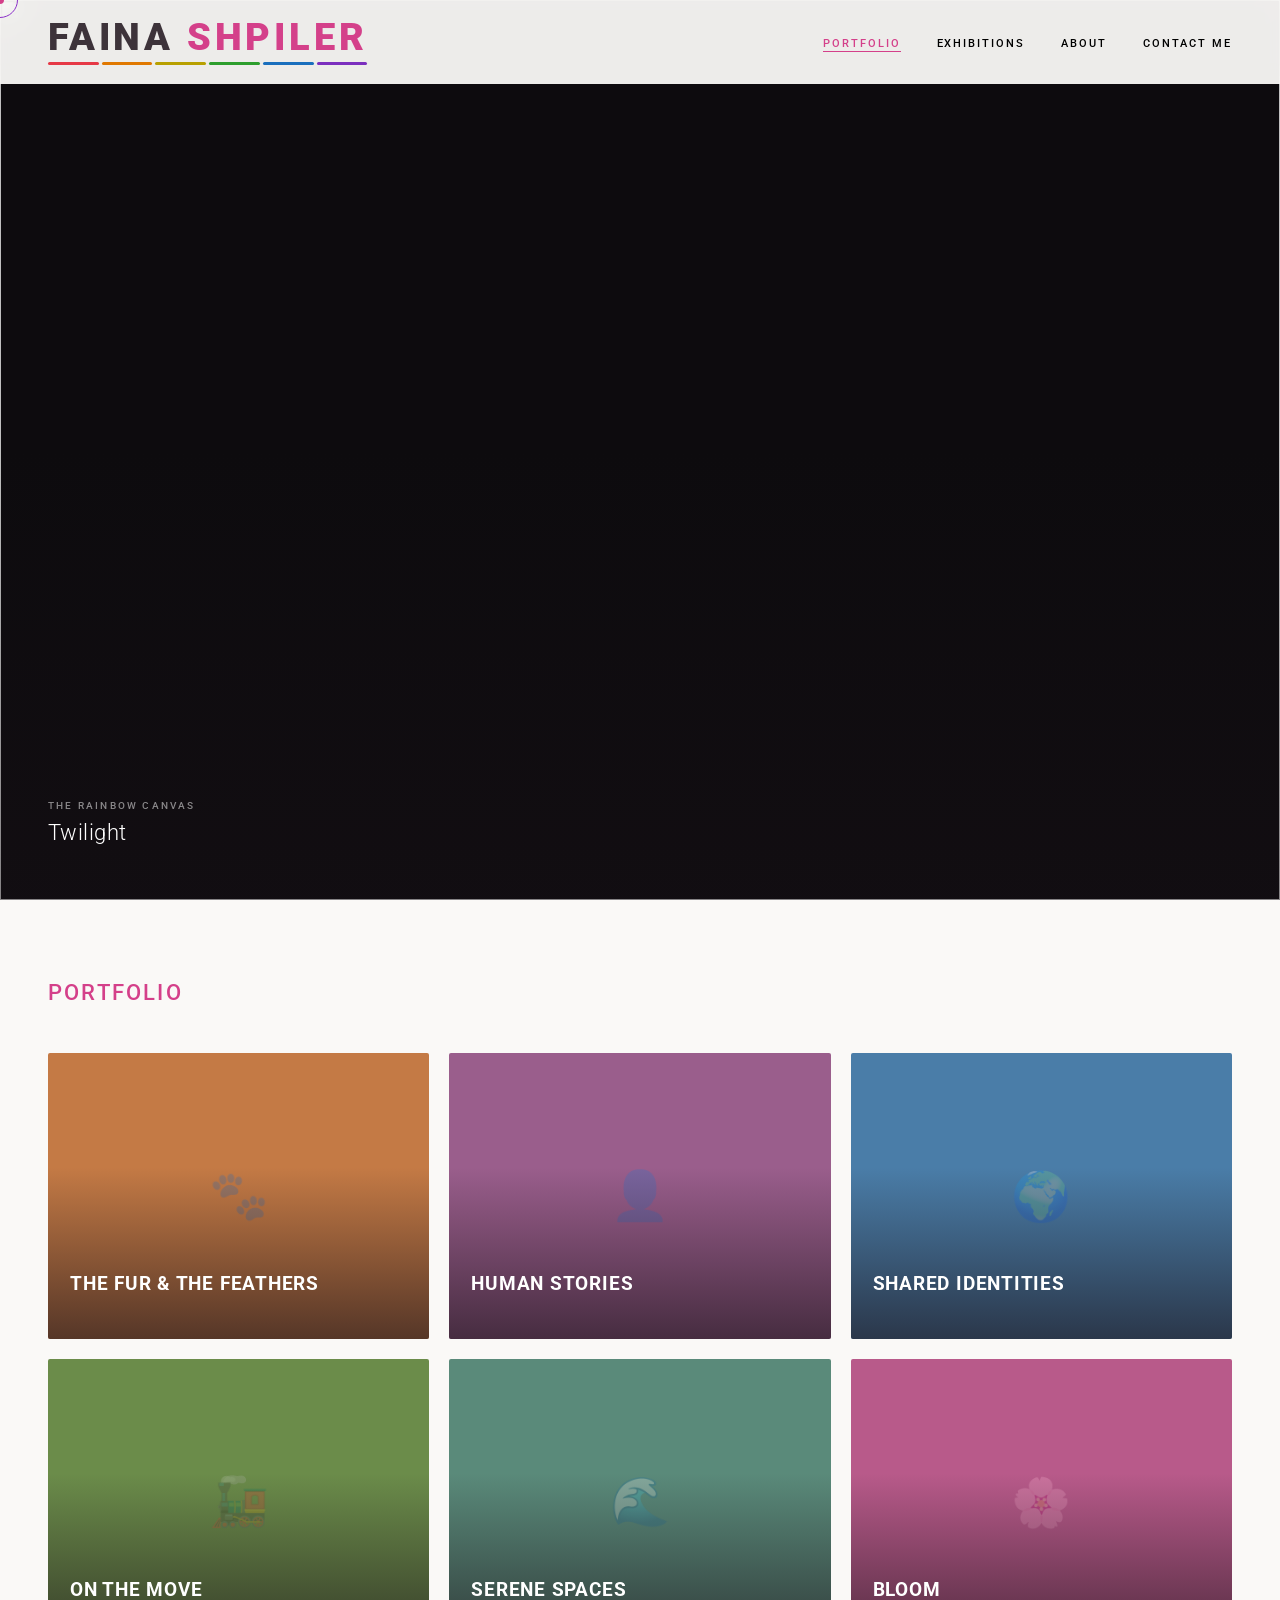
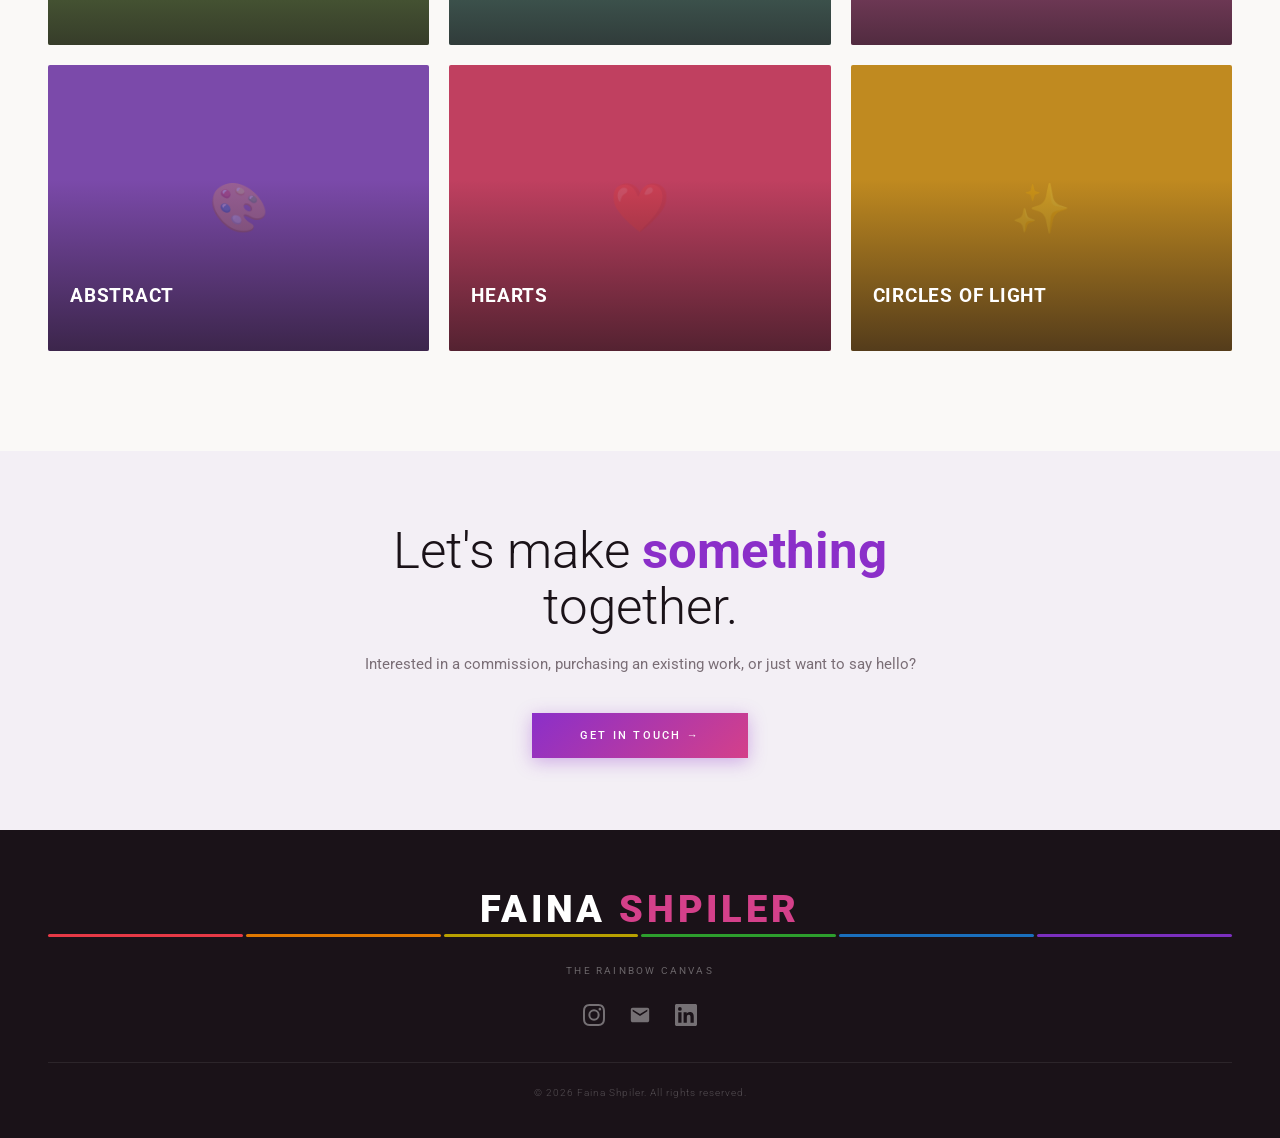
==== index.html @ 975e0ce3 "html" ====
<!DOCTYPE html>
<html lang="en">
<head>
<meta charset="UTF-8">
<meta name="viewport" content="width=device-width, initial-scale=1.0">
<title>Faina Shpiler | The Rainbow Canvas</title>
<meta name="description" content="Faina Shpiler — artist based in Foster City, California. Bold acrylics exploring joy, vulnerability, and vivid color.">
<link rel="preconnect" href="https://fonts.googleapis.com">
<link rel="preconnect" href="https://fonts.gstatic.com" crossorigin>
<link href="https://fonts.googleapis.com/css2?family=Roboto:wght@300;400;500;700;900&display=swap" rel="stylesheet">
<link rel="stylesheet" href="style.css">
<style>

/* ── HERO SLIDESHOW ── */
#hero {
  position: relative; height: 100vh; overflow: hidden;
}
@media (max-width: 800px) { #hero { height: 100svh; } }
.slide { position: absolute; inset: 0; opacity: 0; transition: opacity 1.2s ease; }
.slide.active { opacity: 1; }
.slide img { width: 100%; height: 100%; object-fit: contain; object-position: center center; background: #0d0b0e; }
/* Dark bg behind images so portrait/square don't show white edges */
.slide { background: #0d0b0e; }
.hero-overlay {
  position: absolute; inset: 0; z-index: 2;
  background: linear-gradient(to bottom, transparent 50%, rgba(26,18,24,0.35) 100%);
}
.hero-caption {
  position: absolute; bottom: 52px; left: 48px; z-index: 3;
  color: white;
}
.hero-caption-eyebrow {
  font-size: 10px; font-weight: 500; letter-spacing: 0.22em;
  text-transform: uppercase; color: rgba(255,255,255,0.5); margin-bottom: 8px;
}
.hero-caption-title {
  font-size: clamp(14px, 1.8vw, 22px); font-weight: 300; line-height: 1.3;
  letter-spacing: 0.02em;
}
@media (max-width: 800px) {
  .hero-caption { left: 24px; bottom: 36px; }
}

/* ── CATEGORIES SECTION ── */
.categories-section {
  padding: 80px 48px 100px;
  background: var(--bg);
}
@media (max-width: 800px) { .categories-section { padding: 60px 20px 80px; } }

.categories-grid {
  display: grid;
  grid-template-columns: repeat(3, 1fr);
  gap: 20px;
  max-width: 1400px;
  margin: 0 auto;
}
@media (max-width: 1000px) { .categories-grid { grid-template-columns: repeat(2, 1fr); } }
@media (max-width: 560px)  { .categories-grid { grid-template-columns: 1fr; } }

/* 9 tiles — last one (if odd) spans full width on 3-col at certain breakpoints */
.cat-tile {
  display: block;
  text-decoration: none;
  position: relative;
  overflow: hidden;
  border-radius: 2px;
  aspect-ratio: 4 / 3;
  background: var(--cat-color, #ccc);
  cursor: pointer;
  transition: box-shadow 0.35s;
}
.cat-tile:hover { box-shadow: 0 20px 60px rgba(0,0,0,0.18); }

.cat-tile img {
  position: absolute; inset: 0;
  width: 100%; height: 100%;
  object-fit: cover; object-position: center;
  display: block;
  transition: transform 0.8s cubic-bezier(0.25,0.46,0.45,0.94);
}
.cat-tile:hover img { transform: scale(1.06); }

/* Colour placeholder shown while image loads / if no cover yet */
.cat-tile-placeholder {
  position: absolute; inset: 0;
  display: flex; align-items: center; justify-content: center;
  font-size: 48px; opacity: 0.25;
}

/* Dark scrim at bottom of every tile */
.cat-tile-scrim {
  position: absolute; inset: 0; z-index: 2;
  background: linear-gradient(to bottom, transparent 40%, rgba(26,18,24,0.65) 100%);
  transition: opacity 0.35s;
}
.cat-tile:hover .cat-tile-scrim { opacity: 0.85; }

.cat-tile-label {
  position: absolute; bottom: 0; left: 0; right: 0;
  z-index: 3; padding: 20px 22px;
  color: white;
}
.cat-tile-name {
  font-family: var(--sans); font-size: clamp(15px, 1.5vw, 20px);
  font-weight: 700; letter-spacing: 0.04em; text-transform: uppercase;
  line-height: 1.2; margin-bottom: 5px;
}
.cat-tile-arrow {
  font-size: 11px; letter-spacing: 0.18em; text-transform: uppercase;
  color: rgba(255,255,255,0.5); opacity: 0;
  transform: translateX(-6px);
  transition: opacity 0.3s, transform 0.3s;
  display: inline-block;
}
.cat-tile:hover .cat-tile-arrow { opacity: 1; transform: translateX(0); }

/* ── ABOUT STRIP ── */
.about-strip {
  background: var(--ink); color: white;
  padding: 72px 48px;
  display: grid; grid-template-columns: 1fr 1fr;
  gap: 60px; align-items: center;
}
@media (max-width: 800px) {
  .about-strip { grid-template-columns: 1fr; gap: 36px; padding: 60px 24px; }
}
.about-strip-text h2 {
  font-size: clamp(28px, 4vw, 52px); font-weight: 300; line-height: 1.15;
  margin-bottom: 20px; letter-spacing: -0.01em;
}
.about-strip-text h2 span { color: var(--accent2); font-weight: 700; }
.about-strip-text p {
  font-size: 15px; line-height: 1.8; color: rgba(255,255,255,0.6); font-weight: 300;
}
.about-strip-links { display: flex; gap: 20px; margin-top: 32px; flex-wrap: wrap; }
.about-strip-link {
  font-size: 11px; font-weight: 500; letter-spacing: 0.18em; text-transform: uppercase;
  color: white; text-decoration: none; padding-bottom: 2px;
  border-bottom: 1px solid rgba(255,255,255,0.3);
  transition: border-color 0.3s;
}
.about-strip-link:hover { border-color: var(--accent2); color: var(--accent2); }
.about-strip-photo img {
  width: 100%; aspect-ratio: 4/5; object-fit: cover; object-position: top center;
  border-radius: 2px; display: block;
}

/* ── EXHIBITIONS ── */
#shows { padding: 80px 48px; background: var(--bg); }
@media (max-width: 800px) { #shows { padding: 60px 24px; } }
.shows-inner { max-width: 900px; margin: 0 auto; }
.show-item {
  display: grid; grid-template-columns: 80px 1fr auto;
  gap: 0 40px; align-items: start;
  padding: 32px 0; border-bottom: 1px solid rgba(26,18,24,0.08);
}
.show-item:first-of-type { border-top: 1px solid rgba(26,18,24,0.08); }
@media (max-width: 600px) { .show-item { grid-template-columns: 60px 1fr; } }
.show-year { font-size: 13px; color: var(--accent2); letter-spacing: 0.06em; padding-top: 4px; }
.show-name { font-size: clamp(16px, 2.5vw, 22px); font-weight: 500; line-height: 1.3; }
.show-venue { font-size: 12px; color: var(--muted); letter-spacing: 0.08em; text-transform: uppercase; margin-top: 6px; }
.show-tag {
  font-size: 10px; letter-spacing: 0.16em; text-transform: uppercase;
  color: var(--accent2); border: 1px solid rgba(212,64,138,0.4);
  padding: 4px 10px; align-self: center; white-space: nowrap;
}
@media (max-width: 600px) { .show-tag { display: none; } }

/* ── CONNECT ── */
#connect { padding: 72px 48px; background: #f3eff5; }
@media (max-width: 800px) { #connect { padding: 48px 24px; } }
.connect-inner { max-width: 700px; margin: 0 auto; text-align: center; }
.connect-inner h2 {
  font-size: clamp(32px, 5vw, 56px); font-weight: 300; line-height: 1.1; margin-bottom: 16px;
}
.connect-inner h2 span { color: var(--accent); font-weight: 700; }
.connect-inner > p {
  font-size: 15px; line-height: 1.7; color: var(--muted); margin-bottom: 36px;
  max-width: 480px; margin-left: auto; margin-right: auto;
}
.connect-form { display: flex; flex-direction: column; gap: 0; text-align: left; }
.form-row { display: grid; grid-template-columns: 1fr 1fr; gap: 0; }
@media (max-width: 600px) { .form-row { grid-template-columns: 1fr; } }
.field {
  position: relative; border-bottom: 1px solid rgba(26,18,24,0.2);
  border-right: 1px solid rgba(26,18,24,0.08);
}
.field:last-child, .field.full { border-right: none; }
.field label {
  position: absolute; top: 20px; left: 0;
  font-size: 10px; letter-spacing: 0.2em; text-transform: uppercase;
  color: var(--muted); transition: all 0.3s; pointer-events: none;
}
.field input, .field textarea, .field select {
  width: 100%; background: transparent; border: none; outline: none;
  padding: 30px 0 12px; font-family: var(--sans); font-size: 15px;
  color: var(--ink); font-weight: 400; resize: none; -webkit-appearance: none;
}
.field textarea { min-height: 100px; }
.field select option { background: var(--bg); }
.field input:focus ~ label,
.field input:not(:placeholder-shown) ~ label,
.field textarea:focus ~ label,
.field textarea:not(:placeholder-shown) ~ label,
.field select:focus ~ label { top: 8px; font-size: 9px; color: var(--accent2); }
.field input::placeholder, .field textarea::placeholder { color: transparent; }
.btn-send {
  margin-top: 28px; align-self: flex-start;
  background: linear-gradient(135deg, var(--accent), var(--accent2));
  color: white; border: none; padding: 16px 48px;
  font-family: var(--sans); font-size: 11px; letter-spacing: 0.2em;
  text-transform: uppercase; cursor: pointer; position: relative;
  transition: transform 0.2s, box-shadow 0.2s, filter 0.2s;
  box-shadow: 0 4px 18px rgba(139,47,201,0.35);
}
.btn-send:hover { transform: translateY(-3px); box-shadow: 0 8px 28px rgba(139,47,201,0.5); filter: brightness(1.12); }

</style>
</head>
<body>

<div class="cursor" id="cursor"></div>
<div class="cursor-ring" id="cursorRing"></div>

<!-- NAV -->
<nav id="nav">
  <a class="logo-wrap" href="index.html">
    <div class="logo-name-row">
      <span class="logo-first">FAINA&nbsp;</span><span class="logo-last">SHPILER</span>
    </div>
    <div class="logo-stripes">
      <span style="background:#e63946"></span>
      <span style="background:#e07800"></span>
      <span style="background:#b8a000"></span>
      <span style="background:#2d9e2d"></span>
      <span style="background:#1a6fbd"></span>
      <span style="background:#7b2fbe"></span>
    </div>
  </a>
  <ul class="nav-links">
    <li><a href="index.html" class="active">Portfolio</a></li>
    <li><a href="exhibitions.html">Exhibitions</a></li>
    <li><a href="about.html">About</a></li>
    <li><a href="contact.html">Contact Me</a></li>
  </ul>
</nav>

<!-- HERO SLIDESHOW -->
<section id="hero">
  <div id="slideContainer"></div>
  <div class="hero-overlay"></div>
  <div class="hero-caption">
    <div class="hero-caption-eyebrow">The Rainbow Canvas</div>
    <div class="hero-caption-title" id="heroTitle"></div>
  </div>
</section>

<!-- CATEGORIES -->
<section class="categories-section" id="portfolio">
  <div class="section-label reveal">Portfolio</div>
  <div class="categories-grid" id="catGrid">

    <a class="cat-tile reveal" href="the-fur-and-the-feathers.html"
       style="--cat-color:#c47a45;">
      <img src="category-covers/the-fur-and-the-feathers.jpg"
           alt="The Fur and the Feathers" loading="lazy"
           onerror="this.style.display='none'">
      <div class="cat-tile-placeholder">🐾</div>
      <div class="cat-tile-scrim"></div>
      <div class="cat-tile-label">
        <div class="cat-tile-name">The Fur &amp; the Feathers</div>
        <span class="cat-tile-arrow">View Series →</span>
      </div>
    </a>

    <a class="cat-tile reveal reveal-d1" href="human-stories.html"
       style="--cat-color:#9a5e8c;">
      <img src="category-covers/human-stories.jpg"
           alt="Human Stories" loading="lazy"
           onerror="this.style.display='none'">
      <div class="cat-tile-placeholder">👤</div>
      <div class="cat-tile-scrim"></div>
      <div class="cat-tile-label">
        <div class="cat-tile-name">Human Stories</div>
        <span class="cat-tile-arrow">View Series →</span>
      </div>
    </a>

    <a class="cat-tile reveal reveal-d2" href="shared-identities.html"
       style="--cat-color:#4a7da8;">
      <img src="category-covers/shared-identities.jpg"
           alt="Shared Identities" loading="lazy"
           onerror="this.style.display='none'">
      <div class="cat-tile-placeholder">🌍</div>
      <div class="cat-tile-scrim"></div>
      <div class="cat-tile-label">
        <div class="cat-tile-name">Shared Identities</div>
        <span class="cat-tile-arrow">View Series →</span>
      </div>
    </a>

    <a class="cat-tile reveal" href="on-the-move.html"
       style="--cat-color:#6b8c4a;">
      <img src="category-covers/on-the-move.jpg"
           alt="On the Move" loading="lazy"
           onerror="this.style.display='none'">
      <div class="cat-tile-placeholder">🚂</div>
      <div class="cat-tile-scrim"></div>
      <div class="cat-tile-label">
        <div class="cat-tile-name">On the Move</div>
        <span class="cat-tile-arrow">View Series →</span>
      </div>
    </a>

    <a class="cat-tile reveal reveal-d1" href="serene-spaces.html"
       style="--cat-color:#5a8a7a;">
      <img src="category-covers/serene-spaces.jpg"
           alt="Serene Spaces" loading="lazy"
           onerror="this.style.display='none'">
      <div class="cat-tile-placeholder">🌊</div>
      <div class="cat-tile-scrim"></div>
      <div class="cat-tile-label">
        <div class="cat-tile-name">Serene Spaces</div>
        <span class="cat-tile-arrow">View Series →</span>
      </div>
    </a>

    <a class="cat-tile reveal reveal-d2" href="bloom.html"
       style="--cat-color:#b85a8a;">
      <img src="category-covers/bloom.jpg"
           alt="Bloom" loading="lazy"
           onerror="this.style.display='none'">
      <div class="cat-tile-placeholder">🌸</div>
      <div class="cat-tile-scrim"></div>
      <div class="cat-tile-label">
        <div class="cat-tile-name">Bloom</div>
        <span class="cat-tile-arrow">View Series →</span>
      </div>
    </a>

    <a class="cat-tile reveal" href="abstract.html"
       style="--cat-color:#7b4aaa;">
      <img src="category-covers/abstract.jpg"
           alt="Abstract" loading="lazy"
           onerror="this.style.display='none'">
      <div class="cat-tile-placeholder">🎨</div>
      <div class="cat-tile-scrim"></div>
      <div class="cat-tile-label">
        <div class="cat-tile-name">Abstract</div>
        <span class="cat-tile-arrow">View Series →</span>
      </div>
    </a>

    <a class="cat-tile reveal reveal-d1" href="hearts.html"
       style="--cat-color:#c04060;">
      <img src="category-covers/hearts.jpg"
           alt="Hearts" loading="lazy"
           onerror="this.style.display='none'">
      <div class="cat-tile-placeholder">❤️</div>
      <div class="cat-tile-scrim"></div>
      <div class="cat-tile-label">
        <div class="cat-tile-name">Hearts</div>
        <span class="cat-tile-arrow">View Series →</span>
      </div>
    </a>

    <a class="cat-tile reveal reveal-d2" href="circles-of-light.html"
       style="--cat-color:#c08a20;">
      <img src="category-covers/circles-of-light.jpg"
           alt="Circles of Light" loading="lazy"
           onerror="this.style.display='none'">
      <div class="cat-tile-placeholder">✨</div>
      <div class="cat-tile-scrim"></div>
      <div class="cat-tile-label">
        <div class="cat-tile-name">Circles of Light</div>
        <span class="cat-tile-arrow">View Series →</span>
      </div>
    </a>

  </div>
</section>


<!-- CONTACT CTA -->
<section id="connect" style="padding:72px 48px; background:#f3eff5; text-align:center;">
  <div style="max-width:600px; margin:0 auto;">
    <h2 class="reveal" style="font-size:clamp(28px,4vw,52px); font-weight:300; line-height:1.1; margin-bottom:16px;">
      Let's make <span style="color:var(--accent); font-weight:700;">something</span> together.
    </h2>
    <p class="reveal reveal-d1" style="font-size:15px; line-height:1.7; color:var(--muted); margin-bottom:36px;">
      Interested in a commission, purchasing an existing work, or just want to say hello?
    </p>
    <a href="contact.html" class="reveal reveal-d2"
       style="display:inline-block; padding:16px 48px; background:linear-gradient(135deg,var(--accent),var(--accent2)); color:white; font-size:11px; font-weight:500; letter-spacing:0.2em; text-transform:uppercase; text-decoration:none; transition:transform 0.2s, box-shadow 0.2s; box-shadow:0 4px 18px rgba(139,47,201,0.35);">
      Get in Touch →
    </a>
  </div>
</section>

<!-- FOOTER -->
<footer>
  <div class="reveal">
    <span class="footer-name-first">FAINA&nbsp;</span><span class="footer-name-last">SHPILER</span>
  </div>
  <div class="footer-stripes reveal reveal-d1">
    <span style="background:#e63946"></span>
    <span style="background:#e07800"></span>
    <span style="background:#b8a000"></span>
    <span style="background:#2d9e2d"></span>
    <span style="background:#1a6fbd"></span>
    <span style="background:#7b2fbe"></span>
  </div>
  <div class="footer-sub reveal reveal-d2">The Rainbow Canvas</div>
  <div class="footer-icons reveal reveal-d2">
    <a href="https://www.instagram.com/the_rainbow_canvas/" target="_blank" aria-label="Instagram" class="insta">
      <svg viewBox="0 0 24 24"><path d="M12 2.163c3.204 0 3.584.012 4.85.07 3.252.148 4.771 1.691 4.919 4.919.058 1.265.069 1.645.069 4.849 0 3.205-.012 3.584-.069 4.849-.149 3.225-1.664 4.771-4.919 4.919-1.266.058-1.644.07-4.85.07-3.204 0-3.584-.012-4.849-.07-3.26-.149-4.771-1.699-4.919-4.92-.058-1.265-.07-1.644-.07-4.849 0-3.204.013-3.583.07-4.849.149-3.227 1.664-4.771 4.919-4.919 1.266-.057 1.645-.069 4.849-.069zM12 0C8.741 0 8.333.014 7.053.072 2.695.272.273 2.69.073 7.052.014 8.333 0 8.741 0 12c0 3.259.014 3.668.072 4.948.2 4.358 2.618 6.78 6.98 6.98C8.333 23.986 8.741 24 12 24c3.259 0 3.668-.014 4.948-.072 4.354-.2 6.782-2.618 6.979-6.98.059-1.28.073-1.689.073-4.948 0-3.259-.014-3.667-.072-4.947-.196-4.354-2.617-6.78-6.979-6.98C15.668.014 15.259 0 12 0zm0 5.838a6.162 6.162 0 100 12.324 6.162 6.162 0 000-12.324zM12 16a4 4 0 110-8 4 4 0 010 8zm6.406-11.845a1.44 1.44 0 100 2.881 1.44 1.44 0 000-2.881z"/></svg>
    </a>
    <a href="#" aria-label="Email" data-email class="email">
      <svg viewBox="0 0 24 24"><path d="M20 4H4c-1.1 0-2 .9-2 2v12c0 1.1.9 2 2 2h16c1.1 0 2-.9 2-2V6c0-1.1-.9-2-2-2zm0 4l-8 5-8-5V6l8 5 8-5v2z"/></svg>
    </a>
    <a href="https://www.linkedin.com/in/faina" target="_blank" aria-label="LinkedIn" class="li">
      <svg viewBox="0 0 24 24"><path d="M20.447 20.452h-3.554v-5.569c0-1.328-.027-3.037-1.852-3.037-1.853 0-2.136 1.445-2.136 2.939v5.667H9.351V9h3.414v1.561h.046c.477-.9 1.637-1.85 3.37-1.85 3.601 0 4.267 2.37 4.267 5.455v6.286zM5.337 7.433a2.062 2.062 0 01-2.063-2.065 2.064 2.064 0 112.063 2.065zm1.782 13.019H3.555V9h3.564v11.452zM22.225 0H1.771C.792 0 0 .774 0 1.729v20.542C0 23.227.792 24 1.771 24h20.451C23.2 24 24 23.227 24 22.271V1.729C24 .774 23.2 0 22.222 0h.003z"/></svg>
    </a>
  </div>
  <div class="footer-copy">© 2026 Faina Shpiler. All rights reserved.</div>
</footer>

<script>
// ── HERO SLIDESHOW (uses images from all categories via GitHub API) ──
// We pull a sampling of images from across all categories for the hero.
// These are defined here and loaded from the /images/ folders.

var GITHUB_USER = 'fshpiler';
var GITHUB_REPO = 'art-portfolio';
var RAW_BASE = 'https://raw.githubusercontent.com/' + GITHUB_USER + '/' + GITHUB_REPO + '/main/';

// Curated hero images from the existing artwork list (filenames you already have)
// Place these inside any of your category folders; hero picks from all of them.
// When you add new images, you can add their paths here too, or we auto-pick.
var heroImages = [
  'a_purrrfect_evening.jpg','bear_with_a_view.jpg','bike.jpg',
  'bring_them_home.jpg','beach_vibes_in_october.jpg','ethan.jpg',
  'fear.jpg','full_heart.jpg','gone_too_soon.jpg','heart_to_heart.jpg',
  'journey_home.jpg','keep_me_safe.jpg','lake_mom.jpg',
  'love_birds.jpg','meadow.jpg','mia.jpg','mom.jpg',
  'monarch_dreamscape.jpg','nick.jpg','one_way_home.jpg',
  'ozzie_with_a_tennis_ball.jpg','pardon_the_intrusion.jpg',
  'pride.jpg','quietude.jpg','rainbow_heart.jpg','riverside_glow.jpg',
  'santa_cruz_beach.jpg','see_you_in_paradise.jpg','self_portrait.jpg',
  'sibling_love.jpg','snow_fun.jpg','splash_of_freedom.jpg',
  'sunflower.jpg','sunny_side_up.jpg','sunshine.jpg',
  'the_golden_hour_at_the_lake.jpg','the_guiding_light_of_the_trains.jpg',
  'the_keeper_of_secrets.jpg','the_welcome_committee.jpg',
  'tulips.jpg','twilight.jpg','unbreakable.jpg','unzipped.jpg',
  'vortex.jpg','winter.jpg','yoshi_1.jpg'
];

// Map filenames → category folder so hero can build the right path
// Update this when you assign paintings to categories
var imageCategory = {
  'a_purrrfect_evening.jpg':            'the-fur-and-the-feathers',
  'bear_with_a_view.jpg':               'the-fur-and-the-feathers',
  'ozzie_with_a_tennis_ball.jpg':       'the-fur-and-the-feathers',
  'pardon_the_intrusion.jpg':           'the-fur-and-the-feathers',
  'the_welcome_committee.jpg':          'the-fur-and-the-feathers',
  'yoshi_1.jpg':                        'the-fur-and-the-feathers',
  'love_birds.jpg':                     'the-fur-and-the-feathers',
  'ethan.jpg':                          'human-stories',
  'mom.jpg':                            'human-stories',
  'nick.jpg':                           'human-stories',
  'mia.jpg':                            'human-stories',
  'self_portrait.jpg':                  'human-stories',
  'sibling_love.jpg':                   'human-stories',
  'keep_me_safe.jpg':                   'human-stories',
  'lake_mom.jpg':                       'human-stories',
  'bring_them_home.jpg':                'shared-identities',
  'gone_too_soon.jpg':                  'shared-identities',
  'pride.jpg':                          'shared-identities',
  'fear.jpg':                           'shared-identities',
  'unbreakable.jpg':                    'shared-identities',
  'bike.jpg':                           'on-the-move',
  'journey_home.jpg':                   'on-the-move',
  'the_guiding_light_of_the_trains.jpg':'on-the-move',
  'meadow.jpg':                         'serene-spaces',
  'lake.jpg':                           'serene-spaces',
  'quietude.jpg':                       'serene-spaces',
  'santa_cruz_beach.jpg':               'serene-spaces',
  'riverside_glow.jpg':                 'serene-spaces',
  'snow_fun.jpg':                       'serene-spaces',
  'winter.jpg':                         'serene-spaces',
  'the_golden_hour_at_the_lake.jpg':    'serene-spaces',
  'sunflower.jpg':                      'bloom',
  'tulips.jpg':                         'bloom',
  'bloom.jpg':                          'bloom',
  'splash_of_freedom.jpg':              'bloom',
  'sunny_side_up.jpg':                  'bloom',
  'sunshine.jpg':                       'bloom',
  'vortex.jpg':                         'abstract',
  'twilight.jpg':                       'abstract',
  'monarch_dreamscape.jpg':             'abstract',
  'unzipped.jpg':                       'abstract',
  'rainbow_heart.jpg':                  'hearts',
  'heart_to_heart.jpg':                 'hearts',
  'full_heart.jpg':                     'hearts',
  'one_way_home.jpg':                   'circles-of-light',
  'see_you_in_paradise.jpg':            'circles-of-light',
  'the_keeper_of_secrets.jpg':          'circles-of-light',
  'beach_vibes_in_october.jpg':         'serene-spaces'
};

function heroSrc(filename) {
  var cat = imageCategory[filename];
  if (cat) return RAW_BASE + 'images/' + cat + '/' + filename;
  return RAW_BASE + 'images/' + filename; // fallback
}

(function initHero() {
  var sc = document.getElementById('slideContainer');
  var titleEl = document.getElementById('heroTitle');
  var cur = 0;

  // Shuffle
  var imgs = heroImages.slice().sort(function() { return Math.random() - 0.5; });

  imgs.forEach(function(src, i) {
    var d = document.createElement('div');
    d.className = 'slide' + (i === 0 ? ' active' : '');
    var img = document.createElement('img');
    img.src = heroSrc(src);
    img.alt = '';
    img.loading = i < 3 ? 'eager' : 'lazy';
    d.appendChild(img);
    sc.appendChild(d);
  });

  var slides = sc.querySelectorAll('.slide');

  function prettyName(filename) {
    return filename.replace(/\.[^.]+$/, '').replace(/_/g, ' ')
      .replace(/\b\w/g, function(c) { return c.toUpperCase(); });
  }
  if (titleEl) titleEl.textContent = prettyName(imgs[0]);

  function goTo(idx) {
    slides[cur].classList.remove('active');
    cur = (idx + slides.length) % slides.length;
    slides[cur].classList.add('active');
    if (titleEl) titleEl.textContent = prettyName(imgs[cur]);
  }
  setInterval(function() { goTo(cur + 1); }, 3500);
})();
</script>

<script src="shared.js"></script>
</body>
</html>
---- style.css ----
/* ═══════════════════════════════════════════════════════════
   FAINA SHPILER — The Rainbow Canvas  |  Shared Stylesheet
   ═══════════════════════════════════════════════════════════ */

:root {
  --bg: #faf9f7;
  --ink: #1a1218;
  --muted: #7a6e76;
  --accent: #8b2fc9;
  --accent2: #d4408a;
  --line: rgba(26,18,24,0.12);
  --sans: 'Roboto', sans-serif;

  /* Rainbow stripe colors */
  --c1: #e63946;
  --c2: #e07800;
  --c3: #b8a000;
  --c4: #2d9e2d;
  --c5: #1a6fbd;
  --c6: #7b2fbe;
}

*, *::before, *::after { box-sizing: border-box; margin: 0; padding: 0; }
html { scroll-behavior: smooth; }
body {
  background: var(--bg);
  color: var(--ink);
  font-family: var(--sans);
  font-weight: 400;
  overflow-x: hidden;
  cursor: none;
}

/* ── CUSTOM CURSOR ── */
.cursor {
  position: fixed; width: 8px; height: 8px;
  background: var(--accent2); border-radius: 50%;
  pointer-events: none; z-index: 9999;
  transform: translate(-50%,-50%);
  transition: width 0.3s, height 0.3s;
}
.cursor-ring {
  position: fixed; width: 36px; height: 36px;
  border: 1.5px solid var(--accent); border-radius: 50%;
  pointer-events: none; z-index: 9998;
  transform: translate(-50%,-50%);
  transition: width 0.3s, height 0.3s, border-color 0.3s;
}

/* ── NAV ── */
nav {
  position: fixed; top: 0; left: 0; right: 0; z-index: 100;
  display: flex; align-items: center; justify-content: space-between;
  padding: 18px 48px;
  background: rgba(250,249,247,0.95);
  backdrop-filter: blur(12px);
  border-bottom: 1px solid transparent;
  transition: border-color 0.4s;
}
nav.scrolled { border-color: var(--line); }

.logo-wrap {
  text-decoration: none; display: flex;
  flex-direction: column; align-items: flex-start; gap: 6px;
}
.logo-name-row { display: flex; align-items: baseline; }
.logo-first {
  font-family: var(--sans); font-size: 38px; font-weight: 900;
  letter-spacing: 0.1em; text-transform: uppercase;
  color: #3d333a; line-height: 1;
}
.logo-last {
  font-family: var(--sans); font-size: 38px; font-weight: 900;
  letter-spacing: 0.1em; text-transform: uppercase;
  color: var(--accent2); line-height: 1;
}
.logo-stripes { display: flex; gap: 3px; width: 100%; }
.logo-stripes span { display: block; flex: 1; height: 3px; border-radius: 2px; }

.nav-links { display: flex; gap: 36px; list-style: none; }
.nav-links a {
  font-family: var(--sans); font-size: 11px; font-weight: 500;
  letter-spacing: 0.18em; text-transform: uppercase; color: #000;
  text-decoration: none; position: relative; padding-bottom: 2px;
}
.nav-links a::after {
  content: ''; position: absolute; bottom: 0; left: 0;
  width: 0; height: 1px; background: var(--accent2);
  transition: width 0.35s;
}
.nav-links a:hover::after, .nav-links a.active::after { width: 100%; }
.nav-links a.active { color: var(--accent2); }

/* ── SECTION LABEL ── */
.section-label {
  font-family: var(--sans); font-size: 22px; font-weight: 500;
  letter-spacing: 0.1em; text-transform: uppercase;
  color: var(--accent2); margin-bottom: 48px; display: block;
}

/* ── FOOTER ── */
footer {
  background: var(--ink); color: white;
  padding: 60px 48px 40px;
  display: flex; flex-direction: column; align-items: center;
  font-family: var(--sans);
}
.footer-name-first {
  font-size: 38px; font-weight: 900; letter-spacing: 0.1em;
  text-transform: uppercase; color: white; line-height: 1;
}
.footer-name-last {
  font-size: 38px; font-weight: 900; letter-spacing: 0.1em;
  text-transform: uppercase; color: var(--accent2); line-height: 1;
}
.footer-stripes {
  display: flex; gap: 3px; width: 100%;
  margin-top: 6px; margin-bottom: 22px;
}
.footer-stripes span { display: block; flex: 1; height: 3px; border-radius: 2px; }
.footer-sub {
  font-size: 10px; font-weight: 400; letter-spacing: 0.22em;
  text-transform: uppercase; color: rgba(255,255,255,0.35);
  margin-top: 6px; margin-bottom: 28px;
}
.footer-icons { display: flex; gap: 24px; align-items: center; margin-bottom: 36px; }
.footer-icons a { color: rgba(255,255,255,0.4); transition: color 0.3s; display: flex; }
.footer-icons a.insta:hover { color: #e07800; }
.footer-icons a.email:hover { color: #e63946; }
.footer-icons a.li:hover    { color: #1a6fbd; }
.footer-icons svg { width: 22px; height: 22px; fill: currentColor; }
.footer-copy {
  border-top: 1px solid rgba(255,255,255,0.08); padding-top: 24px;
  width: 100%; font-size: 10px; font-weight: 300;
  color: rgba(255,255,255,0.25); letter-spacing: 0.1em; text-align: center;
}

/* ── LIGHTBOX ── */
.lightbox {
  position: fixed; inset: 0; background: rgba(26,18,24,0.95);
  z-index: 200; display: flex; align-items: center;
  justify-content: center; opacity: 0; pointer-events: none;
  transition: opacity 0.4s; cursor: none; gap: 20px;
}
.lightbox.open { opacity: 1; pointer-events: all; }
.lightbox img {
  max-width: 80vw; max-height: 85vh; object-fit: contain;
  box-shadow: 0 40px 100px rgba(0,0,0,0.6);
}
.lightbox-close {
  position: absolute; top: 28px; right: 36px; color: white;
  font-size: 28px; cursor: pointer; opacity: 0.7;
  transition: opacity 0.3s; background: none; border: none;
  font-family: var(--sans); font-weight: 300;
}
.lightbox-close:hover { opacity: 1; }
.lightbox-prev, .lightbox-next {
  background: rgba(255,255,255,0.1); border: none; color: white;
  font-size: 22px; width: 48px; height: 48px; border-radius: 50%;
  cursor: pointer; transition: background 0.2s; flex-shrink: 0;
}
.lightbox-prev:hover, .lightbox-next:hover { background: rgba(255,255,255,0.25); }

/* ── MASONRY GRID (category pages) ── */
.masonry {
  display: flex; gap: 8px; align-items: flex-start; width: 100%;
}
.masonry-col { display: flex; flex-direction: column; gap: 8px; flex: 1; }
.masonry-item {
  width: 100%; overflow: hidden; cursor: pointer;
  position: relative; border-radius: 2px;
}
.masonry-item img {
  width: 100%; height: auto; display: block;
  transition: transform 0.8s cubic-bezier(0.25,0.46,0.45,0.94);
}
.masonry-item:hover img { transform: scale(1.06); }
.item-overlay { position: absolute; inset: 0; overflow: hidden; pointer-events: none; }
.item-overlay::after {
  content: ''; position: absolute; top: 0; left: -75%;
  width: 50%; height: 100%;
  background: linear-gradient(to right, rgba(255,255,255,0) 0%, rgba(255,255,255,0.18) 50%, rgba(255,255,255,0) 100%);
  transform: skewX(-15deg); opacity: 0;
}
.masonry-item:hover .item-overlay::after { animation: shimmer 0.7s ease forwards; }
@keyframes shimmer {
  0%   { left: -75%; opacity: 1; }
  100% { left: 125%; opacity: 1; }
}

/* Loading / empty state */
.gallery-loading {
  text-align: center; padding: 80px 0;
  font-size: 13px; letter-spacing: 0.12em; text-transform: uppercase;
  color: var(--muted);
}
.gallery-empty {
  text-align: center; padding: 80px 0;
  font-size: 15px; color: var(--muted); line-height: 1.7;
}

/* ── SCROLL REVEAL ── */
.reveal { opacity: 0; transform: translateY(32px); transition: opacity 0.75s ease, transform 0.75s ease; }
.reveal.visible { opacity: 1; transform: none; }
.reveal-d1 { transition-delay: 0.1s; }
.reveal-d2 { transition-delay: 0.2s; }
.reveal-d3 { transition-delay: 0.3s; }
.reveal-d4 { transition-delay: 0.4s; }
.reveal-d5 { transition-delay: 0.5s; }

/* ── MOBILE ── */
@media (max-width: 1100px) {
  nav { flex-direction: column; align-items: center; padding: 14px 24px; gap: 10px; }
  .logo-first, .logo-last { font-size: 28px; }
  .nav-links { gap: 20px; justify-content: center; flex-wrap: wrap; }
}
@media (max-width: 800px) {
  footer { padding: 48px 24px 32px; }
}
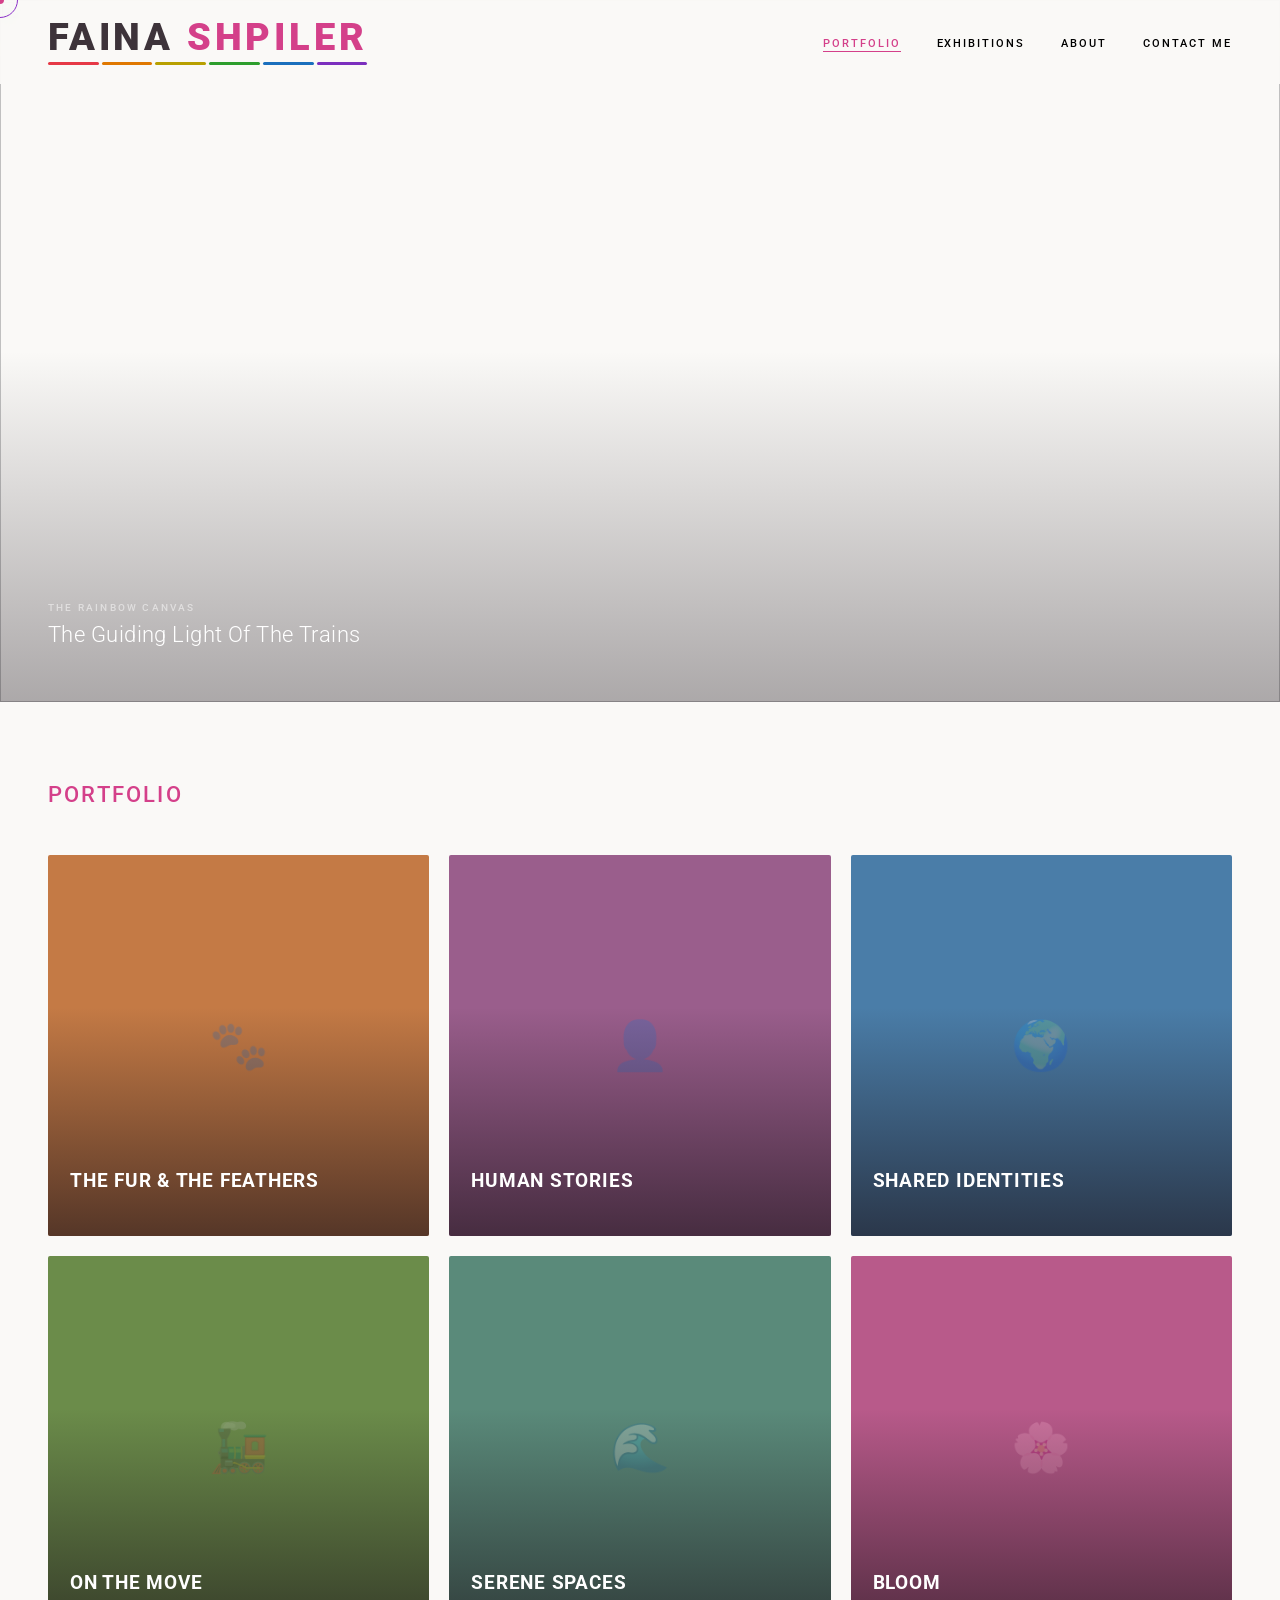
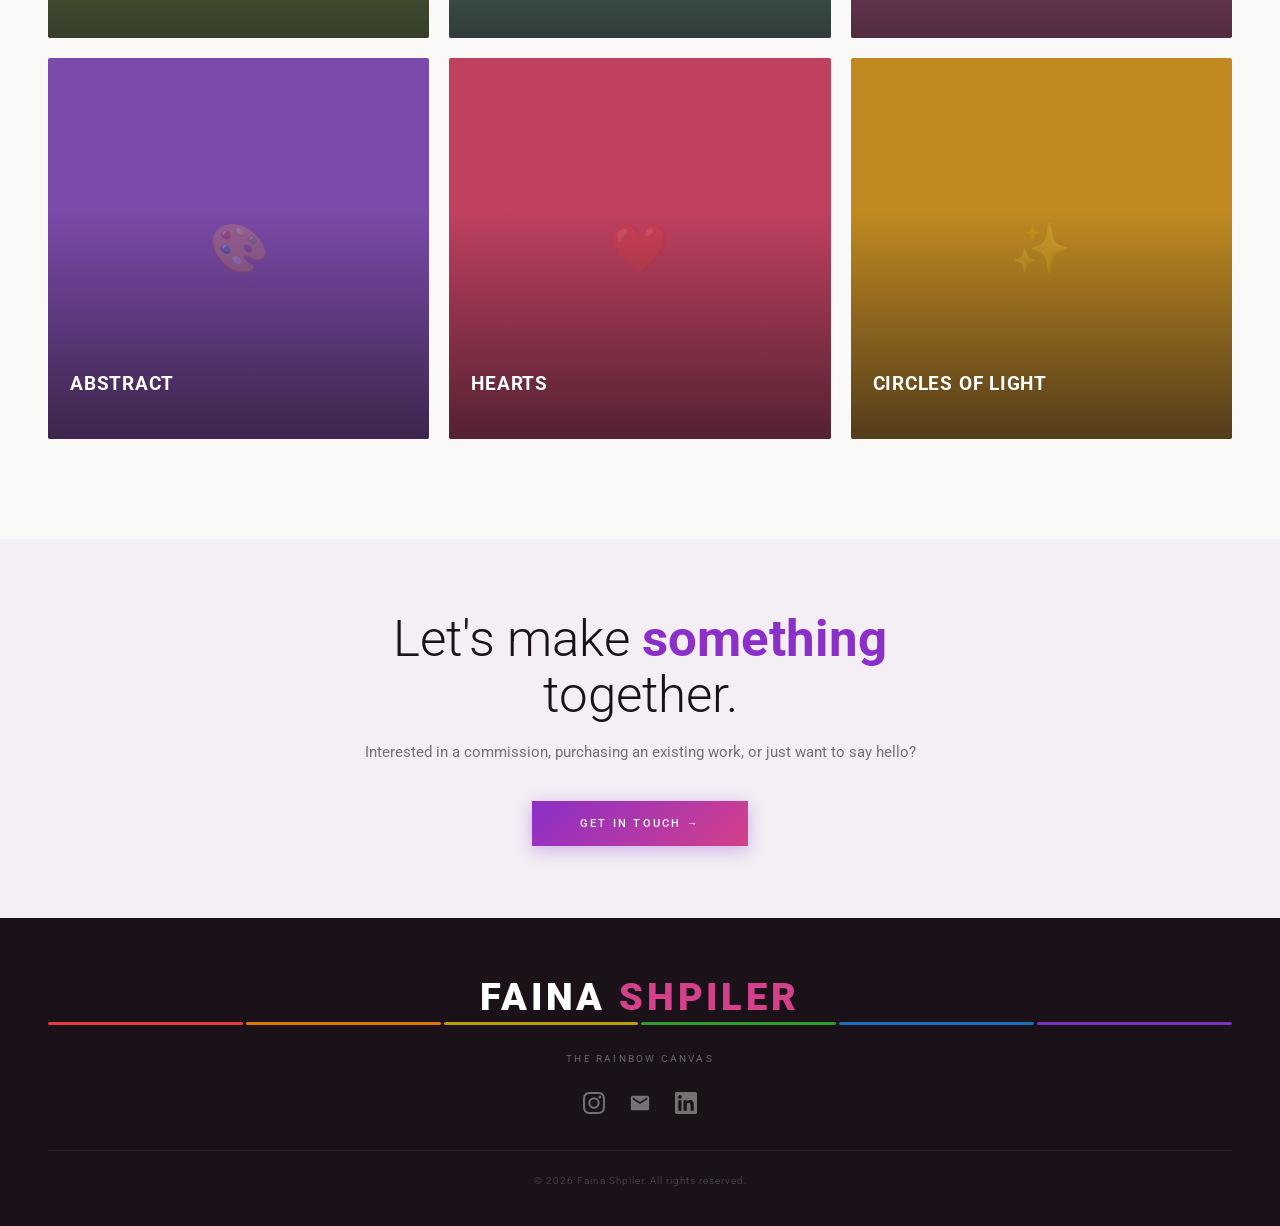
==== commit 8e460c7c: "html" ====
--- a/index.html
+++ b/index.html
@@ -13,14 +13,12 @@
 
 /* ── HERO SLIDESHOW ── */
 #hero {
-  position: relative; height: 100vh; overflow: hidden;
-}
-@media (max-width: 800px) { #hero { height: 100svh; } }
+  position: relative; height: 78vh; overflow: hidden;
+}
+@media (max-width: 800px) { #hero { height: 65vh; } }
 .slide { position: absolute; inset: 0; opacity: 0; transition: opacity 1.2s ease; }
 .slide.active { opacity: 1; }
-.slide img { width: 100%; height: 100%; object-fit: contain; object-position: center center; background: #0d0b0e; }
-/* Dark bg behind images so portrait/square don't show white edges */
-.slide { background: #0d0b0e; }
+.slide img { width: 100%; height: 100%; object-fit: cover; object-position: center top; }
 .hero-overlay {
   position: absolute; inset: 0; z-index: 2;
   background: linear-gradient(to bottom, transparent 50%, rgba(26,18,24,0.35) 100%);
@@ -65,7 +63,7 @@
   position: relative;
   overflow: hidden;
   border-radius: 2px;
-  aspect-ratio: 4 / 3;
+  aspect-ratio: 1 / 1;
   background: var(--cat-color, #ccc);
   cursor: pointer;
   transition: box-shadow 0.35s;
@@ -261,11 +259,11 @@
   <div class="section-label reveal">Portfolio</div>
   <div class="categories-grid" id="catGrid">
 
-    <a class="cat-tile reveal" href="the-fur-and-the-feathers.html"
+    <a class="cat-tile reveal" href="categories/the-fur-and-the-feathers.html"
        style="--cat-color:#c47a45;">
-      <img src="category-covers/the-fur-and-the-feathers.jpg"
+      <img src="https://raw.githubusercontent.com/fshpiler/art-portfolio/main/images/the-fur-and-the-feathers/the_lady_the_bug.jpg"
            alt="The Fur and the Feathers" loading="lazy"
-           onerror="this.style.display='none'">
+           onerror="this.style.display='none'" style="object-position: center center;">
       <div class="cat-tile-placeholder">🐾</div>
       <div class="cat-tile-scrim"></div>
       <div class="cat-tile-label">
@@ -274,11 +272,11 @@
       </div>
     </a>
 
-    <a class="cat-tile reveal reveal-d1" href="human-stories.html"
+    <a class="cat-tile reveal reveal-d1" href="categories/human-stories.html"
        style="--cat-color:#9a5e8c;">
-      <img src="category-covers/human-stories.jpg"
+      <img src="https://raw.githubusercontent.com/fshpiler/art-portfolio/main/images/human-stories/superheroes.jpg"
            alt="Human Stories" loading="lazy"
-           onerror="this.style.display='none'">
+           onerror="this.style.display='none'" style="object-position: center center;">
       <div class="cat-tile-placeholder">👤</div>
       <div class="cat-tile-scrim"></div>
       <div class="cat-tile-label">
@@ -287,11 +285,11 @@
       </div>
     </a>
 
-    <a class="cat-tile reveal reveal-d2" href="shared-identities.html"
+    <a class="cat-tile reveal reveal-d2" href="categories/shared-identities.html"
        style="--cat-color:#4a7da8;">
-      <img src="category-covers/shared-identities.jpg"
+      <img src="https://raw.githubusercontent.com/fshpiler/art-portfolio/main/images/shared-identities/pride.jpg"
            alt="Shared Identities" loading="lazy"
-           onerror="this.style.display='none'">
+           onerror="this.style.display='none'" style="object-position: center center;">
       <div class="cat-tile-placeholder">🌍</div>
       <div class="cat-tile-scrim"></div>
       <div class="cat-tile-label">
@@ -300,11 +298,11 @@
       </div>
     </a>
 
-    <a class="cat-tile reveal" href="on-the-move.html"
+    <a class="cat-tile reveal" href="categories/on-the-move.html"
        style="--cat-color:#6b8c4a;">
-      <img src="category-covers/on-the-move.jpg"
+      <img src="https://raw.githubusercontent.com/fshpiler/art-portfolio/main/images/on-the-move/bike.jpg"
            alt="On the Move" loading="lazy"
-           onerror="this.style.display='none'">
+           onerror="this.style.display='none'" style="object-position: center top;">
       <div class="cat-tile-placeholder">🚂</div>
       <div class="cat-tile-scrim"></div>
       <div class="cat-tile-label">
@@ -313,11 +311,11 @@
       </div>
     </a>
 
-    <a class="cat-tile reveal reveal-d1" href="serene-spaces.html"
+    <a class="cat-tile reveal reveal-d1" href="categories/serene-spaces.html"
        style="--cat-color:#5a8a7a;">
-      <img src="category-covers/serene-spaces.jpg"
+      <img src="https://raw.githubusercontent.com/fshpiler/art-portfolio/main/images/serene-spaces/riverside_glow.jpg"
            alt="Serene Spaces" loading="lazy"
-           onerror="this.style.display='none'">
+           onerror="this.style.display='none'" style="object-position: center top;">
       <div class="cat-tile-placeholder">🌊</div>
       <div class="cat-tile-scrim"></div>
       <div class="cat-tile-label">
@@ -326,11 +324,11 @@
       </div>
     </a>
 
-    <a class="cat-tile reveal reveal-d2" href="bloom.html"
+    <a class="cat-tile reveal reveal-d2" href="categories/bloom.html"
        style="--cat-color:#b85a8a;">
-      <img src="category-covers/bloom.jpg"
+      <img src="https://raw.githubusercontent.com/fshpiler/art-portfolio/main/images/bloom/sunshine.jpg"
            alt="Bloom" loading="lazy"
-           onerror="this.style.display='none'">
+           onerror="this.style.display='none'" style="object-position: center center;">
       <div class="cat-tile-placeholder">🌸</div>
       <div class="cat-tile-scrim"></div>
       <div class="cat-tile-label">
@@ -339,11 +337,11 @@
       </div>
     </a>
 
-    <a class="cat-tile reveal" href="abstract.html"
+    <a class="cat-tile reveal" href="categories/abstract.html"
        style="--cat-color:#7b4aaa;">
-      <img src="category-covers/abstract.jpg"
+      <img src="https://raw.githubusercontent.com/fshpiler/art-portfolio/main/images/abstract/undoing.jpg"
            alt="Abstract" loading="lazy"
-           onerror="this.style.display='none'">
+           onerror="this.style.display='none'" style="object-position: center top;">
       <div class="cat-tile-placeholder">🎨</div>
       <div class="cat-tile-scrim"></div>
       <div class="cat-tile-label">
@@ -352,11 +350,11 @@
       </div>
     </a>
 
-    <a class="cat-tile reveal reveal-d1" href="hearts.html"
+    <a class="cat-tile reveal reveal-d1" href="categories/hearts.html"
        style="--cat-color:#c04060;">
-      <img src="category-covers/hearts.jpg"
+      <img src="https://raw.githubusercontent.com/fshpiler/art-portfolio/main/images/hearts/rainbow_heart.jpg"
            alt="Hearts" loading="lazy"
-           onerror="this.style.display='none'">
+           onerror="this.style.display='none'" style="object-position: center center;">
       <div class="cat-tile-placeholder">❤️</div>
       <div class="cat-tile-scrim"></div>
       <div class="cat-tile-label">
@@ -365,11 +363,11 @@
       </div>
     </a>
 
-    <a class="cat-tile reveal reveal-d2" href="circles-of-light.html"
+    <a class="cat-tile reveal reveal-d2" href="categories/circles-of-light.html"
        style="--cat-color:#c08a20;">
-      <img src="category-covers/circles-of-light.jpg"
+      <img src="https://raw.githubusercontent.com/fshpiler/art-portfolio/main/images/circles-of-light/twilight.jpg"
            alt="Circles of Light" loading="lazy"
-           onerror="this.style.display='none'">
+           onerror="this.style.display='none'" style="object-position: center top;">
       <div class="cat-tile-placeholder">✨</div>
       <div class="cat-tile-scrim"></div>
       <div class="cat-tile-label">
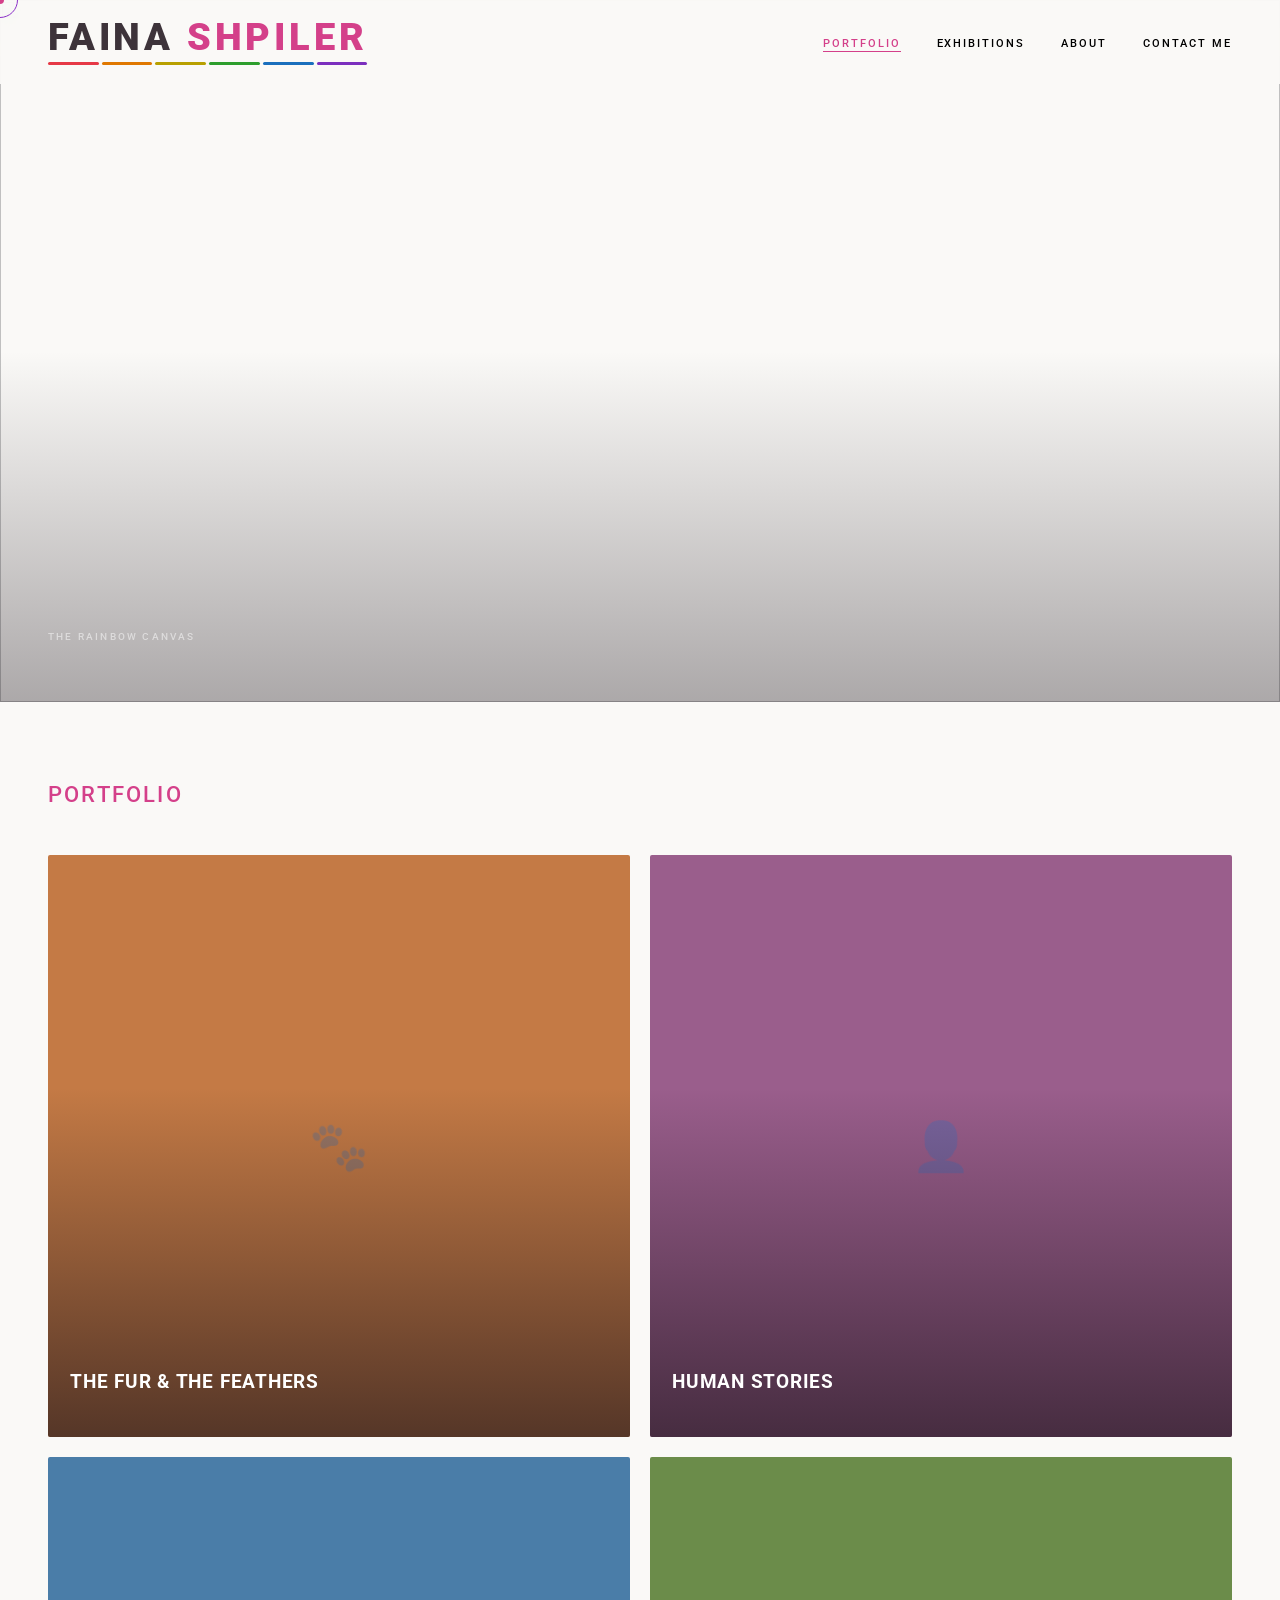
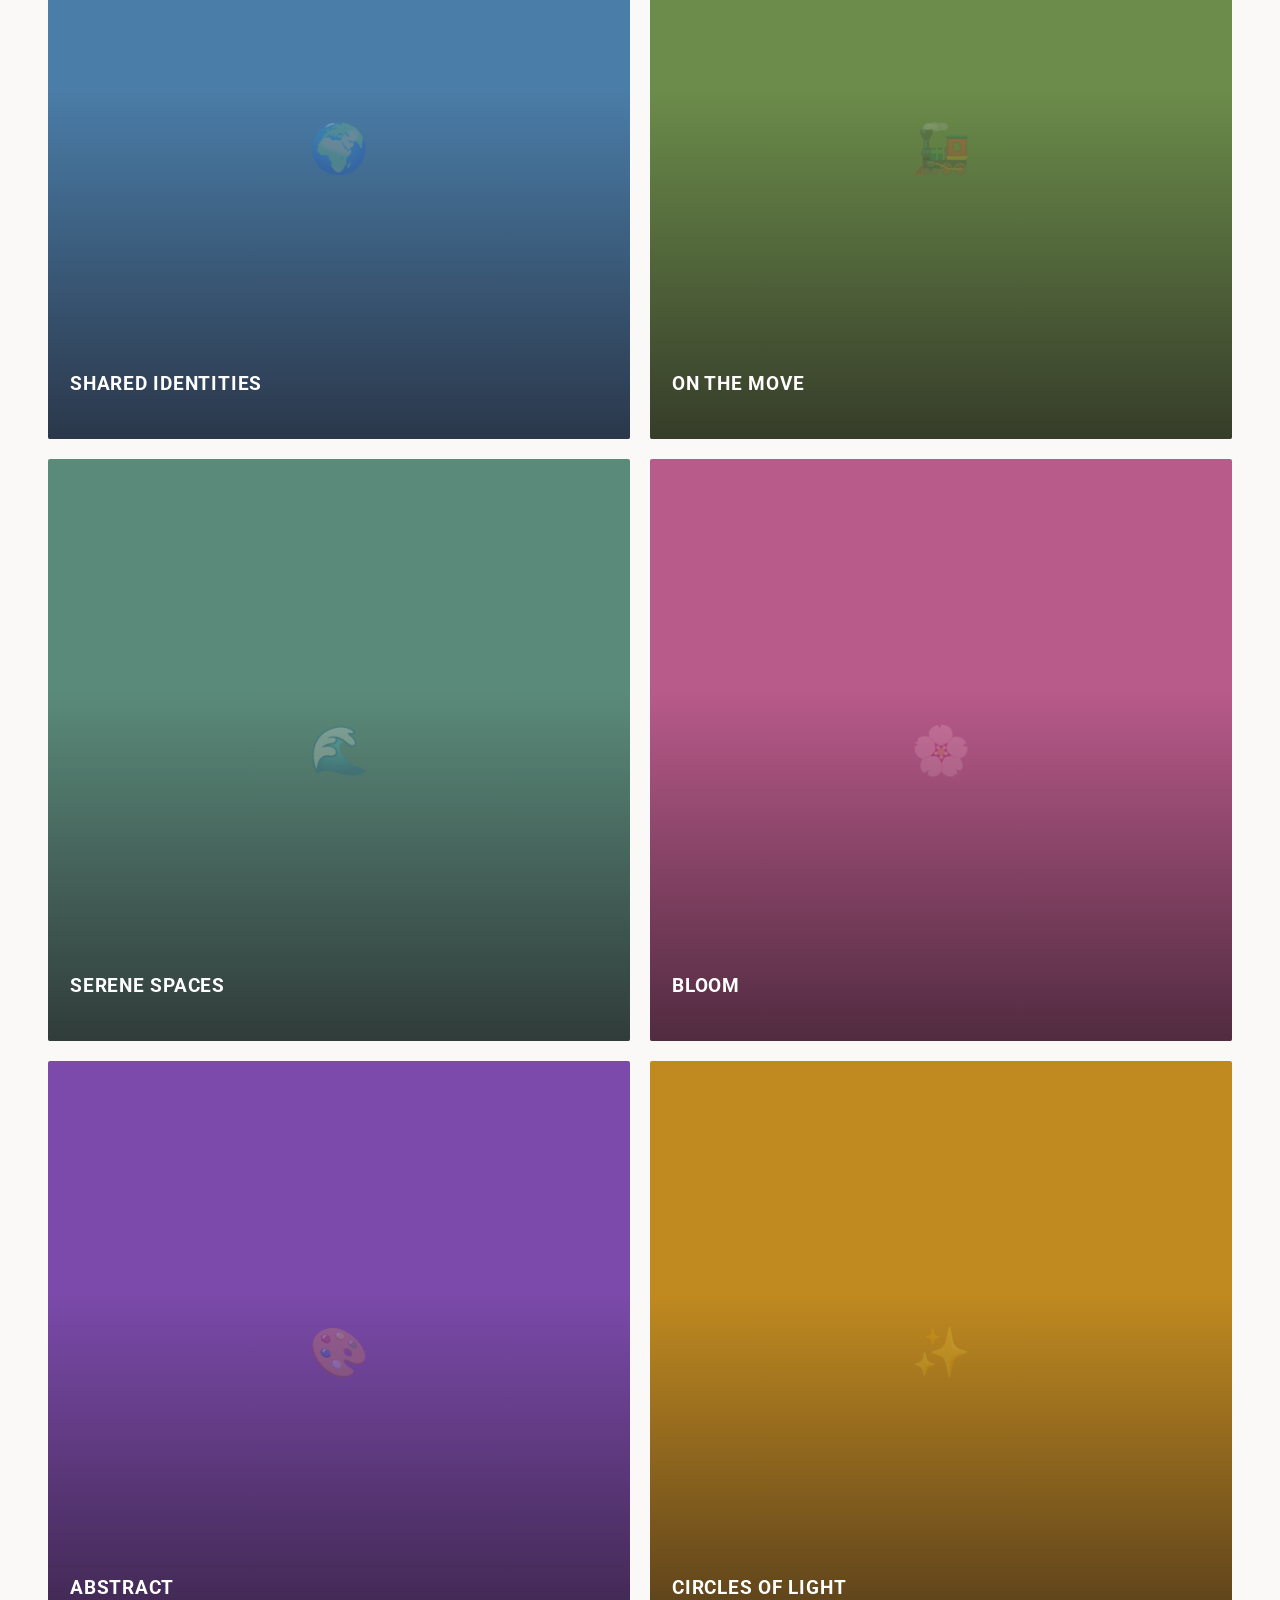
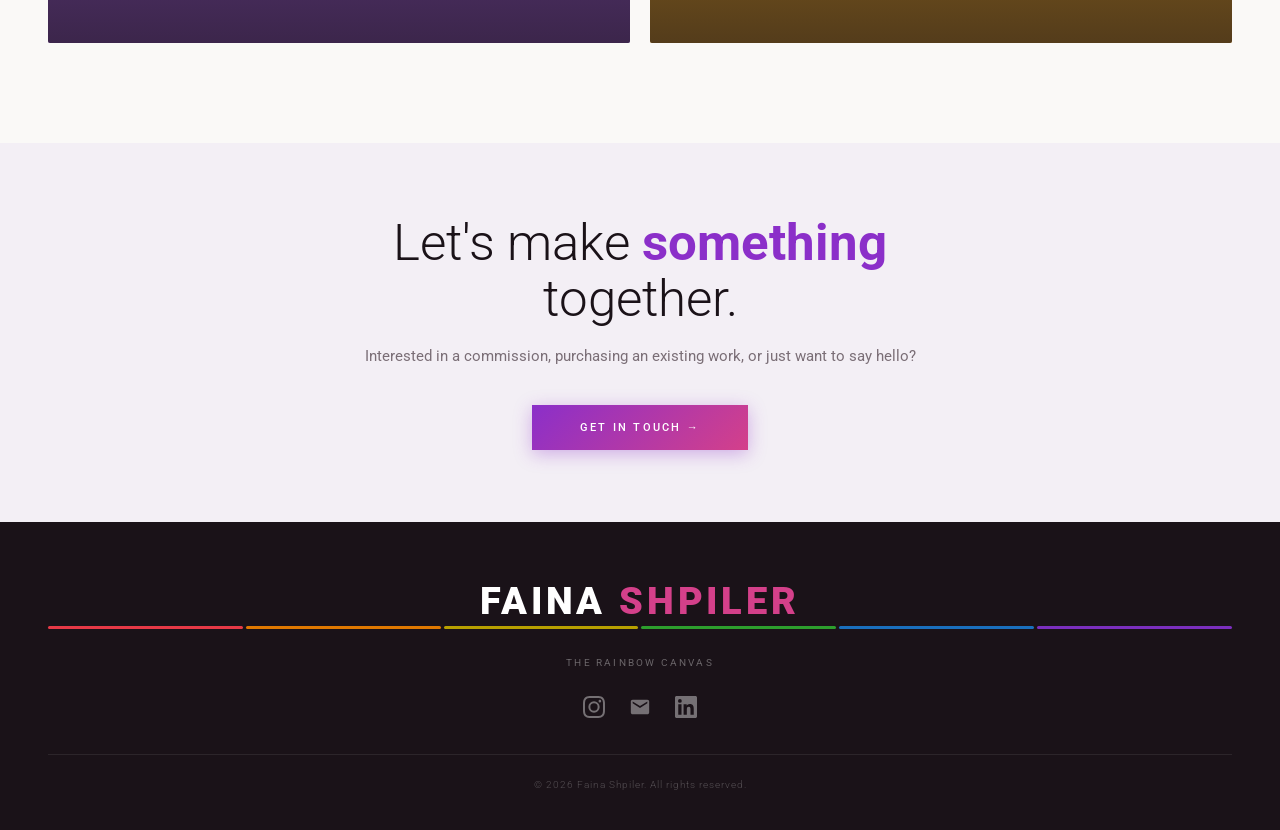
==== commit 6d19d31b: "ml" ====
--- a/index.html
+++ b/index.html
@@ -48,13 +48,13 @@
 
 .categories-grid {
   display: grid;
-  grid-template-columns: repeat(3, 1fr);
+  grid-template-columns: repeat(2, 1fr);
   gap: 20px;
   max-width: 1400px;
   margin: 0 auto;
 }
 @media (max-width: 1000px) { .categories-grid { grid-template-columns: repeat(2, 1fr); } }
-@media (max-width: 560px)  { .categories-grid { grid-template-columns: 1fr; } }
+@media (max-width: 600px)  { .categories-grid { grid-template-columns: 1fr; } }
 
 /* 9 tiles — last one (if odd) spans full width on 3-col at certain breakpoints */
 .cat-tile {
@@ -349,20 +349,6 @@
         <span class="cat-tile-arrow">View Series →</span>
       </div>
     </a>
-
-    <a class="cat-tile reveal reveal-d1" href="categories/hearts.html"
-       style="--cat-color:#c04060;">
-      <img src="https://raw.githubusercontent.com/fshpiler/art-portfolio/main/images/hearts/rainbow_heart.jpg"
-           alt="Hearts" loading="lazy"
-           onerror="this.style.display='none'" style="object-position: center center;">
-      <div class="cat-tile-placeholder">❤️</div>
-      <div class="cat-tile-scrim"></div>
-      <div class="cat-tile-label">
-        <div class="cat-tile-name">Hearts</div>
-        <span class="cat-tile-arrow">View Series →</span>
-      </div>
-    </a>
-
     <a class="cat-tile reveal reveal-d2" href="categories/circles-of-light.html"
        style="--cat-color:#c08a20;">
       <img src="https://raw.githubusercontent.com/fshpiler/art-portfolio/main/images/circles-of-light/twilight.jpg"
@@ -516,37 +502,49 @@
 (function initHero() {
   var sc = document.getElementById('slideContainer');
   var titleEl = document.getElementById('heroTitle');
-  var cur = 0;
-
   // Shuffle
   var imgs = heroImages.slice().sort(function() { return Math.random() - 0.5; });
 
-  imgs.forEach(function(src, i) {
-    var d = document.createElement('div');
-    d.className = 'slide' + (i === 0 ? ' active' : '');
-    var img = document.createElement('img');
-    img.src = heroSrc(src);
-    img.alt = '';
-    img.loading = i < 3 ? 'eager' : 'lazy';
-    d.appendChild(img);
-    sc.appendChild(d);
+  // Only use horizontal images in hero
+  var filteredImgs = [];
+  var pending = imgs.length;
+  imgs.forEach(function(src) {
+    var probe = new Image();
+    probe.onload = function() {
+      if (probe.naturalWidth > probe.naturalHeight) filteredImgs.push(src);
+      pending--;
+      if (pending === 0) buildSlides();
+    };
+    probe.onerror = function() { pending--; if (pending === 0) buildSlides(); };
+    probe.src = heroSrc(src);
   });
 
-  var slides = sc.querySelectorAll('.slide');
-
-  function prettyName(filename) {
-    return filename.replace(/\.[^.]+$/, '').replace(/_/g, ' ')
-      .replace(/\b\w/g, function(c) { return c.toUpperCase(); });
+  function buildSlides() {
+    if (filteredImgs.length === 0) filteredImgs = imgs.slice(0, 5); // fallback
+    filteredImgs.forEach(function(src, i) {
+      var d = document.createElement('div');
+      d.className = 'slide' + (i === 0 ? ' active' : '');
+      var img = document.createElement('img');
+      img.src = heroSrc(src);
+      img.alt = '';
+      img.loading = i < 3 ? 'eager' : 'lazy';
+      d.appendChild(img);
+      sc.appendChild(d);
+    });
+
+    var slides = sc.querySelectorAll('.slide');
+    var cur = 0;
+    if (titleEl) titleEl.textContent = prettyName(filteredImgs[0]);
+
+    function goTo(idx) {
+      slides[cur].classList.remove('active');
+      cur = (idx + slides.length) % slides.length;
+      slides[cur].classList.add('active');
+      if (titleEl) titleEl.textContent = prettyName(filteredImgs[cur]);
+    }
+    setInterval(function() { goTo(cur + 1); }, 3500);
   }
-  if (titleEl) titleEl.textContent = prettyName(imgs[0]);
-
-  function goTo(idx) {
-    slides[cur].classList.remove('active');
-    cur = (idx + slides.length) % slides.length;
-    slides[cur].classList.add('active');
-    if (titleEl) titleEl.textContent = prettyName(imgs[cur]);
-  }
-  setInterval(function() { goTo(cur + 1); }, 3500);
+
 })();
 </script>
 
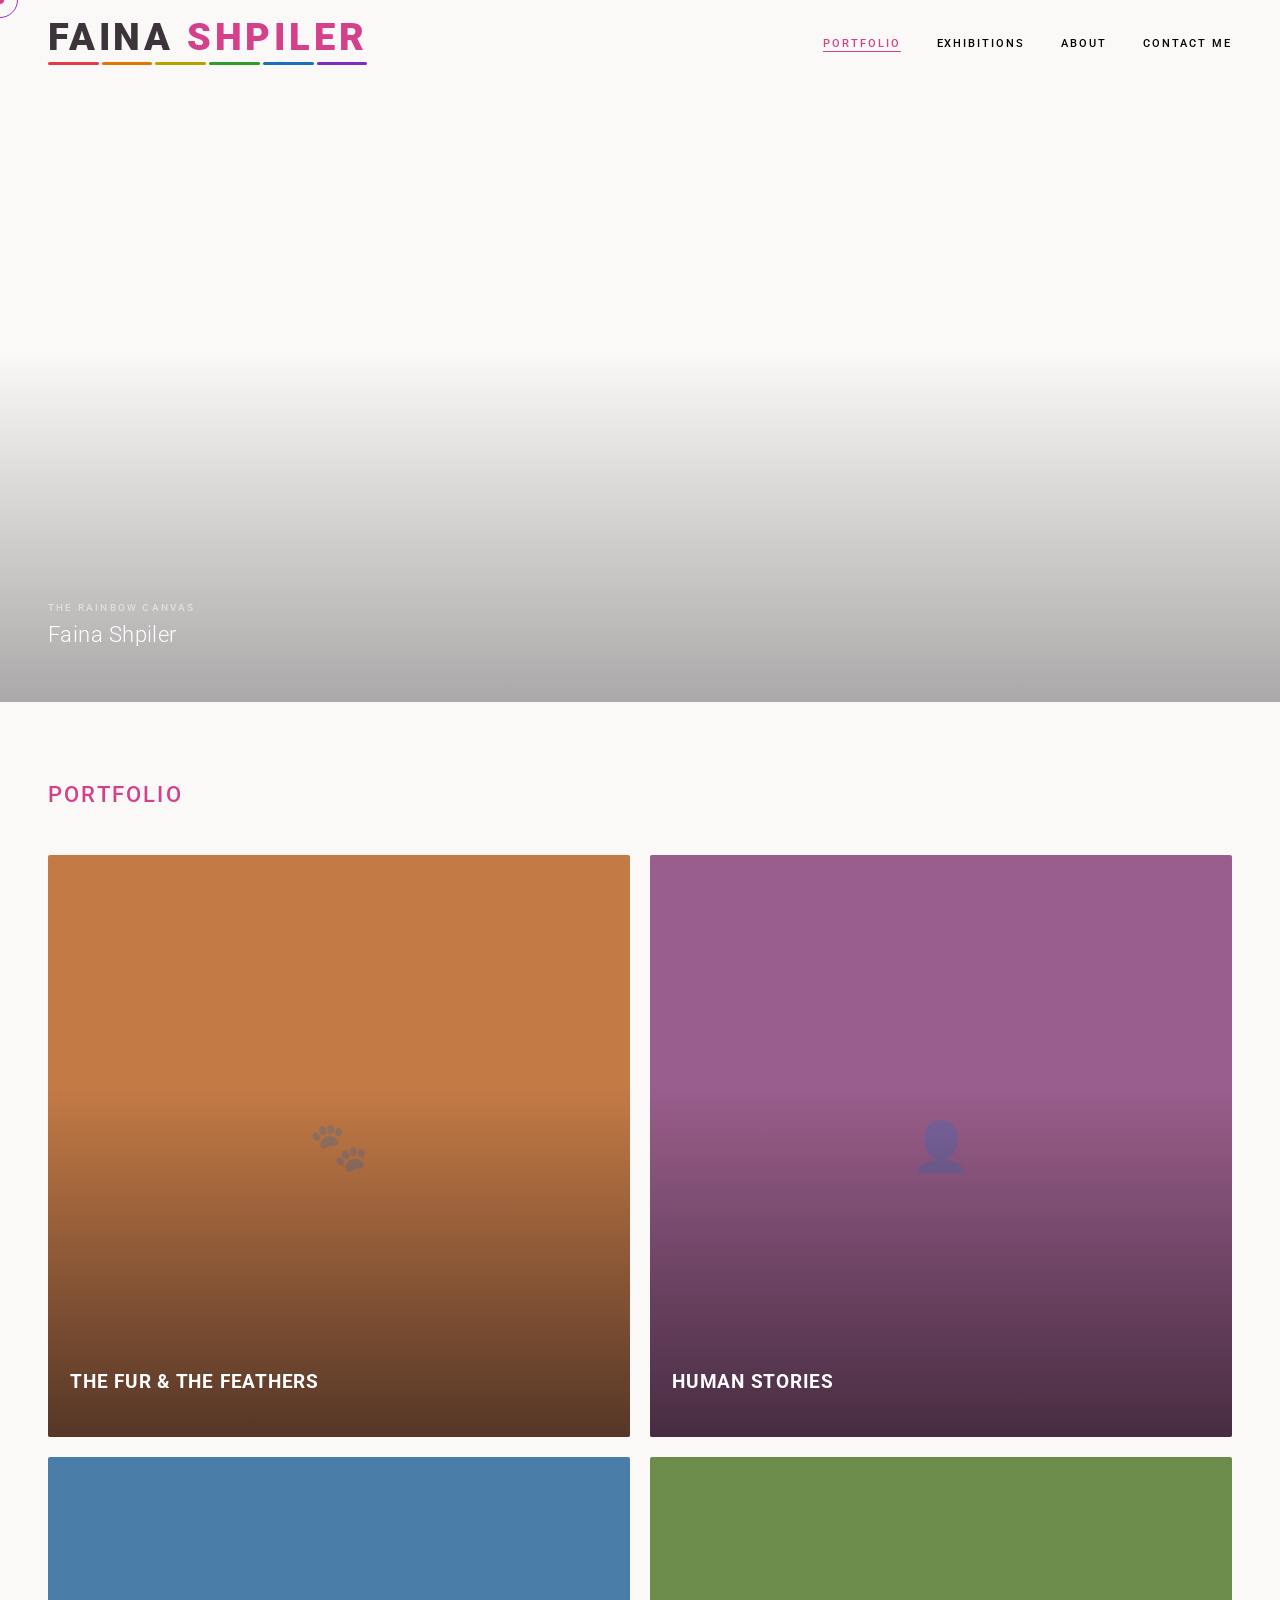
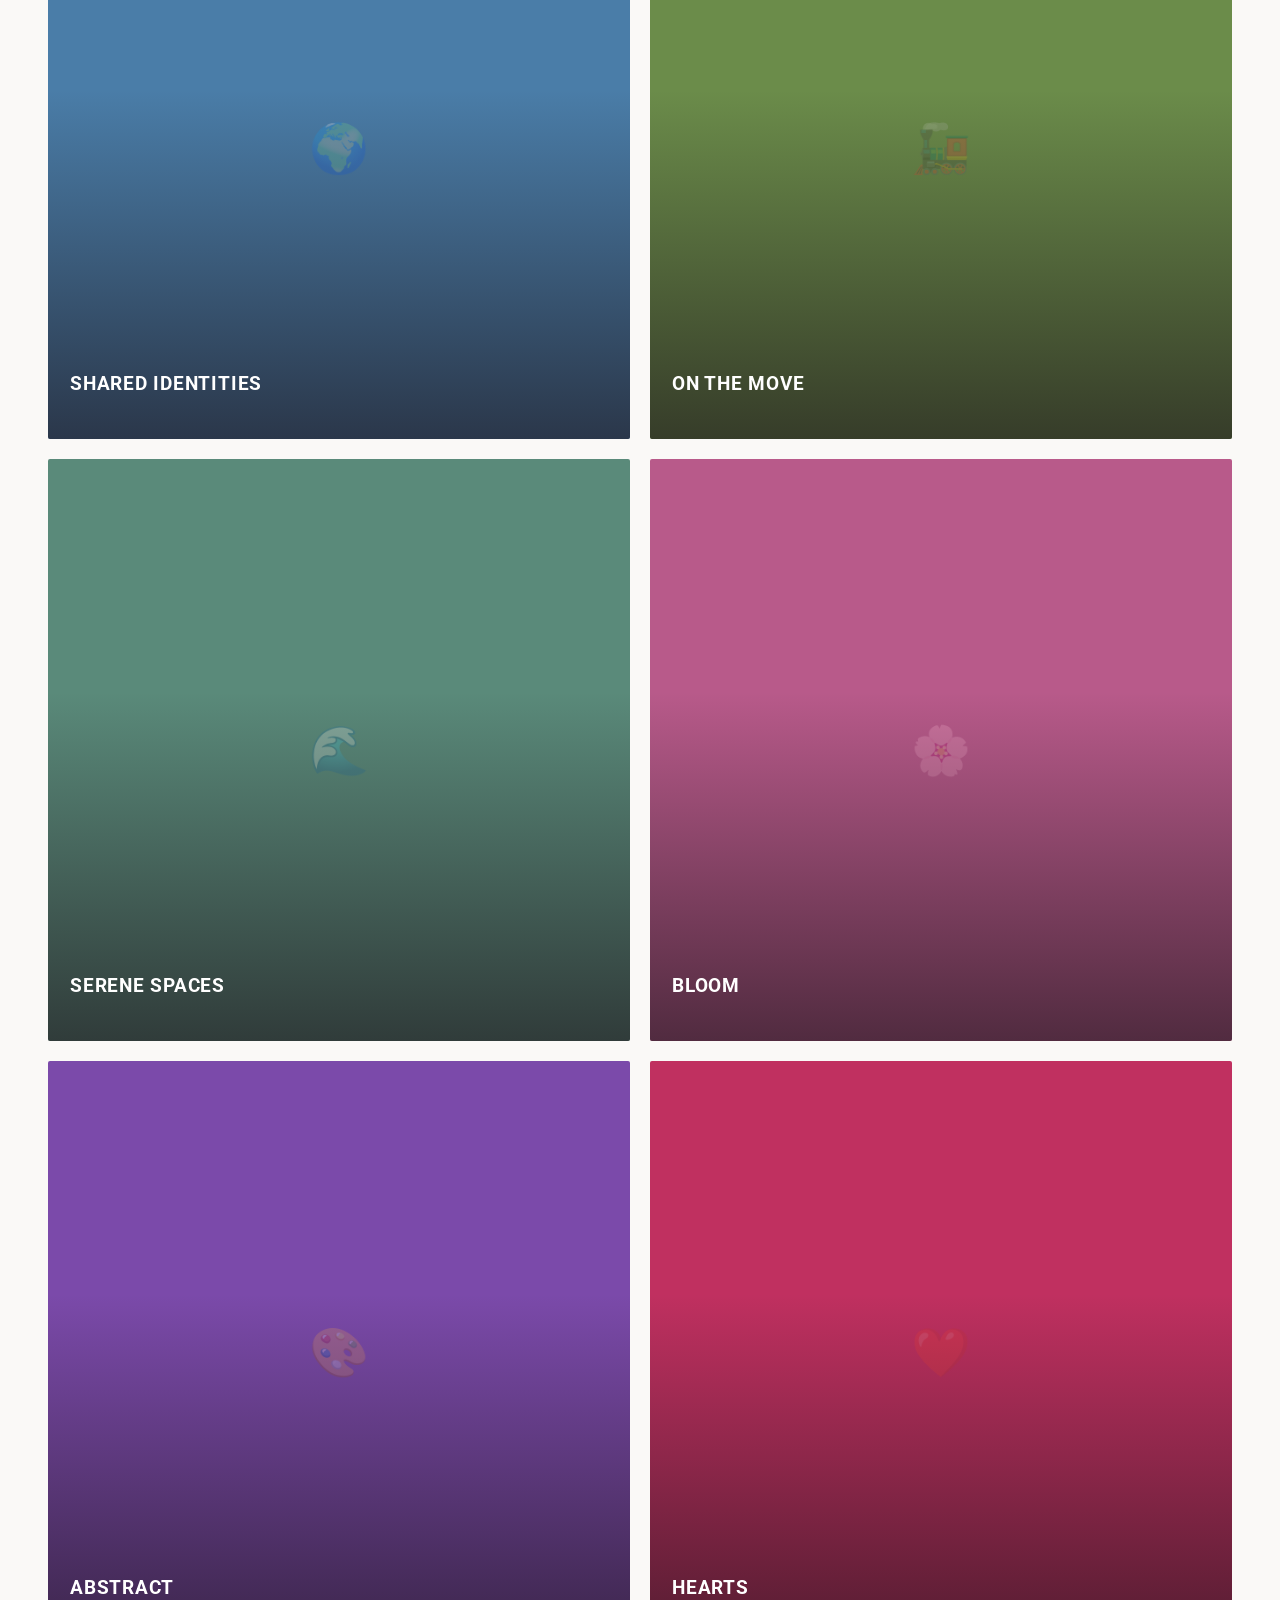
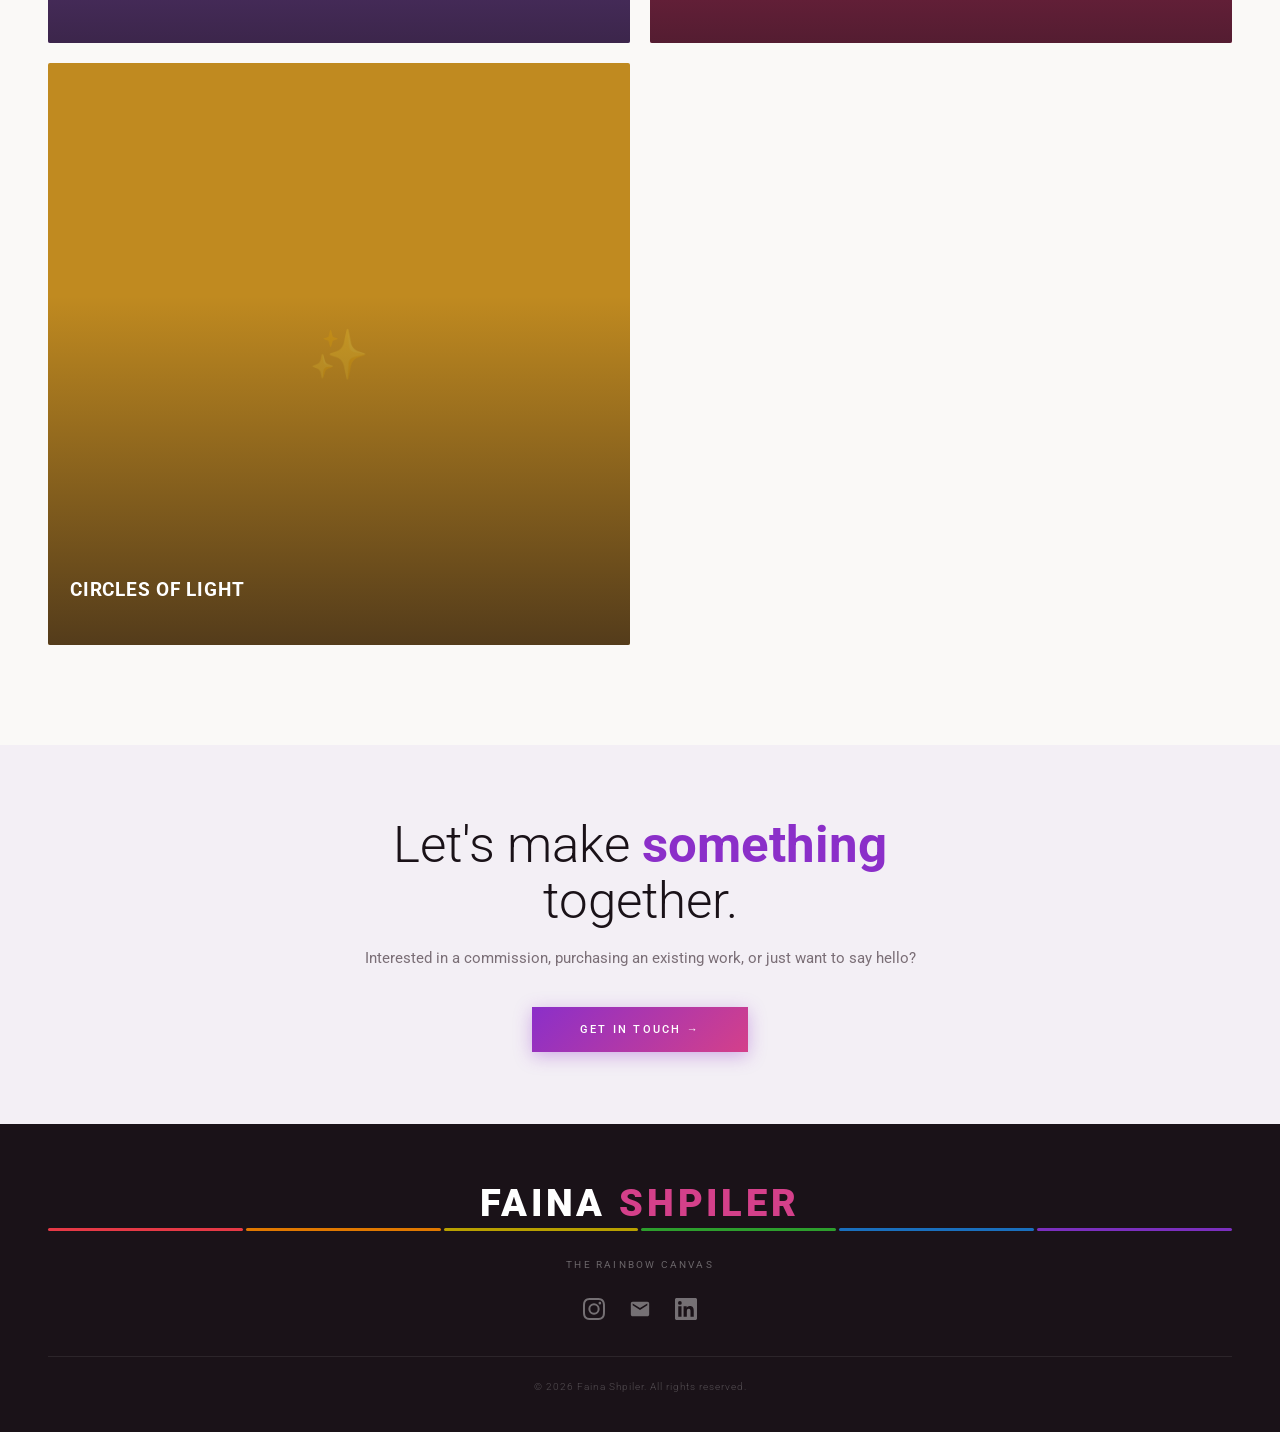
==== commit d534557d: "mo" ====
--- a/index.html
+++ b/index.html
@@ -11,14 +11,17 @@
 <link rel="stylesheet" href="style.css">
 <style>
 
-/* ── HERO SLIDESHOW ── */
+/* ── HERO VIDEO ── */
 #hero {
   position: relative; height: 78vh; overflow: hidden;
 }
 @media (max-width: 800px) { #hero { height: 65vh; } }
-.slide { position: absolute; inset: 0; opacity: 0; transition: opacity 1.2s ease; }
-.slide.active { opacity: 1; }
-.slide img { width: 100%; height: 100%; object-fit: cover; object-position: center top; }
+#heroVideo {
+  position: absolute; inset: 0;
+  width: 100%; height: 100%;
+  object-fit: cover; object-position: center;
+  display: block;
+}
 .hero-overlay {
   position: absolute; inset: 0; z-index: 2;
   background: linear-gradient(to bottom, transparent 50%, rgba(26,18,24,0.35) 100%);
@@ -244,13 +247,15 @@
   </ul>
 </nav>
 
-<!-- HERO SLIDESHOW -->
+<!-- HERO VIDEO -->
 <section id="hero">
-  <div id="slideContainer"></div>
+  <video id="heroVideo" autoplay muted loop playsinline>
+    <source src="https://raw.githubusercontent.com/fshpiler/art-portfolio/main/images/fainahero.mp4" type="video/mp4">
+  </video>
   <div class="hero-overlay"></div>
   <div class="hero-caption">
     <div class="hero-caption-eyebrow">The Rainbow Canvas</div>
-    <div class="hero-caption-title" id="heroTitle"></div>
+    <div class="hero-caption-title">Faina Shpiler</div>
   </div>
 </section>
 
@@ -341,11 +346,24 @@
        style="--cat-color:#7b4aaa;">
       <img src="https://raw.githubusercontent.com/fshpiler/art-portfolio/main/images/abstract/undoing.jpg"
            alt="Abstract" loading="lazy"
-           onerror="this.style.display='none'" style="object-position: center top;">
+           onerror="this.style.display='none'" style="object-position: center center; transform: scale(1.18); transform-origin: center center;">
       <div class="cat-tile-placeholder">🎨</div>
       <div class="cat-tile-scrim"></div>
       <div class="cat-tile-label">
         <div class="cat-tile-name">Abstract</div>
+        <span class="cat-tile-arrow">View Series →</span>
+      </div>
+    </a>
+
+    <a class="cat-tile reveal reveal-d1" href="categories/hearts.html"
+       style="--cat-color:#c03060;">
+      <img src="https://raw.githubusercontent.com/fshpiler/art-portfolio/main/images/hearts/rainbow_heart.jpg"
+           alt="Hearts" loading="lazy"
+           onerror="this.style.display='none'" style="object-position: center center;">
+      <div class="cat-tile-placeholder">❤️</div>
+      <div class="cat-tile-scrim"></div>
+      <div class="cat-tile-label">
+        <div class="cat-tile-name">Hearts</div>
         <span class="cat-tile-arrow">View Series →</span>
       </div>
     </a>
@@ -411,141 +429,11 @@
 </footer>
 
 <script>
-// ── HERO SLIDESHOW (uses images from all categories via GitHub API) ──
-// We pull a sampling of images from across all categories for the hero.
-// These are defined here and loaded from the /images/ folders.
-
-var GITHUB_USER = 'fshpiler';
-var GITHUB_REPO = 'art-portfolio';
-var RAW_BASE = 'https://raw.githubusercontent.com/' + GITHUB_USER + '/' + GITHUB_REPO + '/main/';
-
-// Curated hero images from the existing artwork list (filenames you already have)
-// Place these inside any of your category folders; hero picks from all of them.
-// When you add new images, you can add their paths here too, or we auto-pick.
-var heroImages = [
-  'a_purrrfect_evening.jpg','bear_with_a_view.jpg','bike.jpg',
-  'bring_them_home.jpg','beach_vibes_in_october.jpg','ethan.jpg',
-  'fear.jpg','full_heart.jpg','gone_too_soon.jpg','heart_to_heart.jpg',
-  'journey_home.jpg','keep_me_safe.jpg','lake_mom.jpg',
-  'love_birds.jpg','meadow.jpg','mia.jpg','mom.jpg',
-  'monarch_dreamscape.jpg','nick.jpg','one_way_home.jpg',
-  'ozzie_with_a_tennis_ball.jpg','pardon_the_intrusion.jpg',
-  'pride.jpg','quietude.jpg','rainbow_heart.jpg','riverside_glow.jpg',
-  'santa_cruz_beach.jpg','see_you_in_paradise.jpg','self_portrait.jpg',
-  'sibling_love.jpg','snow_fun.jpg','splash_of_freedom.jpg',
-  'sunflower.jpg','sunny_side_up.jpg','sunshine.jpg',
-  'the_golden_hour_at_the_lake.jpg','the_guiding_light_of_the_trains.jpg',
-  'the_keeper_of_secrets.jpg','the_welcome_committee.jpg',
-  'tulips.jpg','twilight.jpg','unbreakable.jpg','unzipped.jpg',
-  'vortex.jpg','winter.jpg','yoshi_1.jpg'
-];
-
-// Map filenames → category folder so hero can build the right path
-// Update this when you assign paintings to categories
-var imageCategory = {
-  'a_purrrfect_evening.jpg':            'the-fur-and-the-feathers',
-  'bear_with_a_view.jpg':               'the-fur-and-the-feathers',
-  'ozzie_with_a_tennis_ball.jpg':       'the-fur-and-the-feathers',
-  'pardon_the_intrusion.jpg':           'the-fur-and-the-feathers',
-  'the_welcome_committee.jpg':          'the-fur-and-the-feathers',
-  'yoshi_1.jpg':                        'the-fur-and-the-feathers',
-  'love_birds.jpg':                     'the-fur-and-the-feathers',
-  'ethan.jpg':                          'human-stories',
-  'mom.jpg':                            'human-stories',
-  'nick.jpg':                           'human-stories',
-  'mia.jpg':                            'human-stories',
-  'self_portrait.jpg':                  'human-stories',
-  'sibling_love.jpg':                   'human-stories',
-  'keep_me_safe.jpg':                   'human-stories',
-  'lake_mom.jpg':                       'human-stories',
-  'bring_them_home.jpg':                'shared-identities',
-  'gone_too_soon.jpg':                  'shared-identities',
-  'pride.jpg':                          'shared-identities',
-  'fear.jpg':                           'shared-identities',
-  'unbreakable.jpg':                    'shared-identities',
-  'bike.jpg':                           'on-the-move',
-  'journey_home.jpg':                   'on-the-move',
-  'the_guiding_light_of_the_trains.jpg':'on-the-move',
-  'meadow.jpg':                         'serene-spaces',
-  'lake.jpg':                           'serene-spaces',
-  'quietude.jpg':                       'serene-spaces',
-  'santa_cruz_beach.jpg':               'serene-spaces',
-  'riverside_glow.jpg':                 'serene-spaces',
-  'snow_fun.jpg':                       'serene-spaces',
-  'winter.jpg':                         'serene-spaces',
-  'the_golden_hour_at_the_lake.jpg':    'serene-spaces',
-  'sunflower.jpg':                      'bloom',
-  'tulips.jpg':                         'bloom',
-  'bloom.jpg':                          'bloom',
-  'splash_of_freedom.jpg':              'bloom',
-  'sunny_side_up.jpg':                  'bloom',
-  'sunshine.jpg':                       'bloom',
-  'vortex.jpg':                         'abstract',
-  'twilight.jpg':                       'abstract',
-  'monarch_dreamscape.jpg':             'abstract',
-  'unzipped.jpg':                       'abstract',
-  'rainbow_heart.jpg':                  'hearts',
-  'heart_to_heart.jpg':                 'hearts',
-  'full_heart.jpg':                     'hearts',
-  'one_way_home.jpg':                   'circles-of-light',
-  'see_you_in_paradise.jpg':            'circles-of-light',
-  'the_keeper_of_secrets.jpg':          'circles-of-light',
-  'beach_vibes_in_october.jpg':         'serene-spaces'
-};
-
-function heroSrc(filename) {
-  var cat = imageCategory[filename];
-  if (cat) return RAW_BASE + 'images/' + cat + '/' + filename;
-  return RAW_BASE + 'images/' + filename; // fallback
-}
-
-(function initHero() {
-  var sc = document.getElementById('slideContainer');
-  var titleEl = document.getElementById('heroTitle');
-  // Shuffle
-  var imgs = heroImages.slice().sort(function() { return Math.random() - 0.5; });
-
-  // Only use horizontal images in hero
-  var filteredImgs = [];
-  var pending = imgs.length;
-  imgs.forEach(function(src) {
-    var probe = new Image();
-    probe.onload = function() {
-      if (probe.naturalWidth > probe.naturalHeight) filteredImgs.push(src);
-      pending--;
-      if (pending === 0) buildSlides();
-    };
-    probe.onerror = function() { pending--; if (pending === 0) buildSlides(); };
-    probe.src = heroSrc(src);
-  });
-
-  function buildSlides() {
-    if (filteredImgs.length === 0) filteredImgs = imgs.slice(0, 5); // fallback
-    filteredImgs.forEach(function(src, i) {
-      var d = document.createElement('div');
-      d.className = 'slide' + (i === 0 ? ' active' : '');
-      var img = document.createElement('img');
-      img.src = heroSrc(src);
-      img.alt = '';
-      img.loading = i < 3 ? 'eager' : 'lazy';
-      d.appendChild(img);
-      sc.appendChild(d);
-    });
-
-    var slides = sc.querySelectorAll('.slide');
-    var cur = 0;
-    if (titleEl) titleEl.textContent = prettyName(filteredImgs[0]);
-
-    function goTo(idx) {
-      slides[cur].classList.remove('active');
-      cur = (idx + slides.length) % slides.length;
-      slides[cur].classList.add('active');
-      if (titleEl) titleEl.textContent = prettyName(filteredImgs[cur]);
-    }
-    setInterval(function() { goTo(cur + 1); }, 3500);
-  }
-
-})();
+// Hero video is self-hosted — no JS needed
+function prettyName(filename) {
+  return filename.replace(/\.[^.]+$/, '').replace(/[-_]/g, ' ')
+    .replace(/\b\w/g, function(c) { return c.toUpperCase(); });
+}
 </script>
 
 <script src="shared.js"></script>
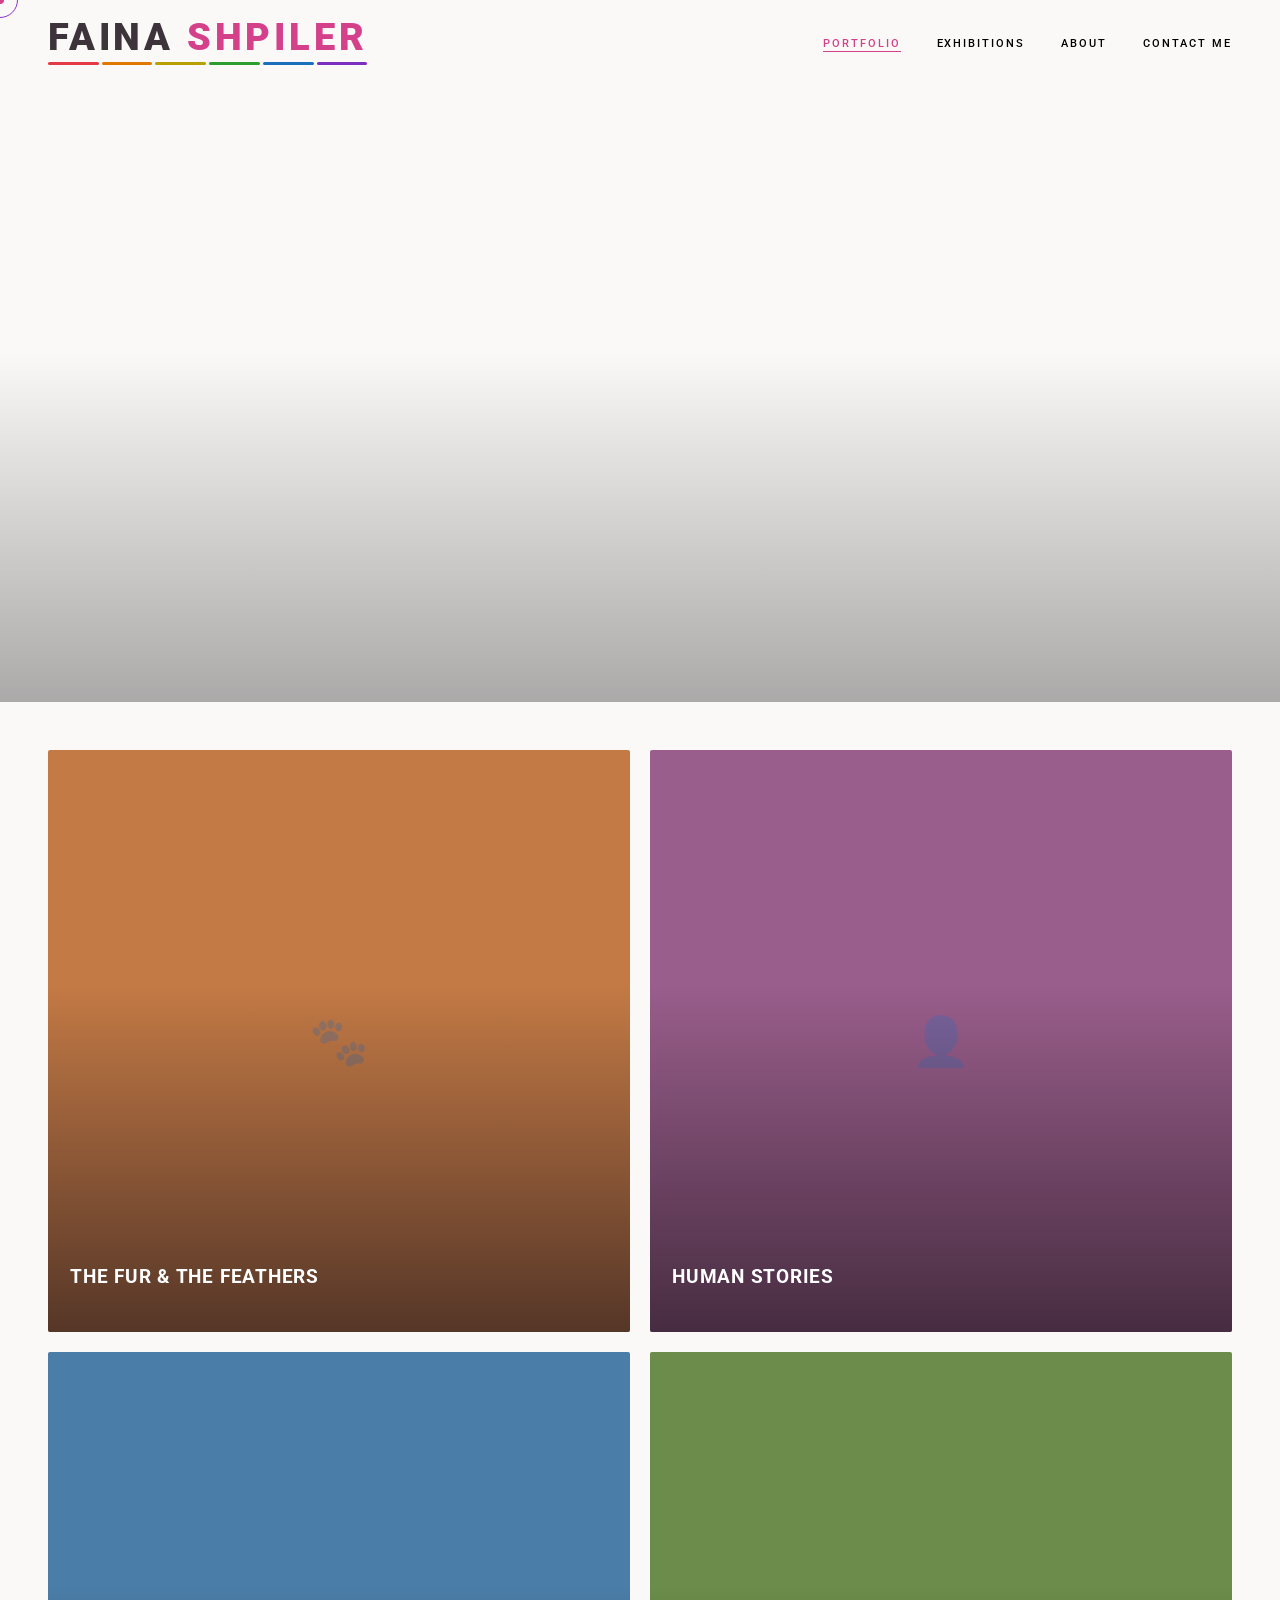
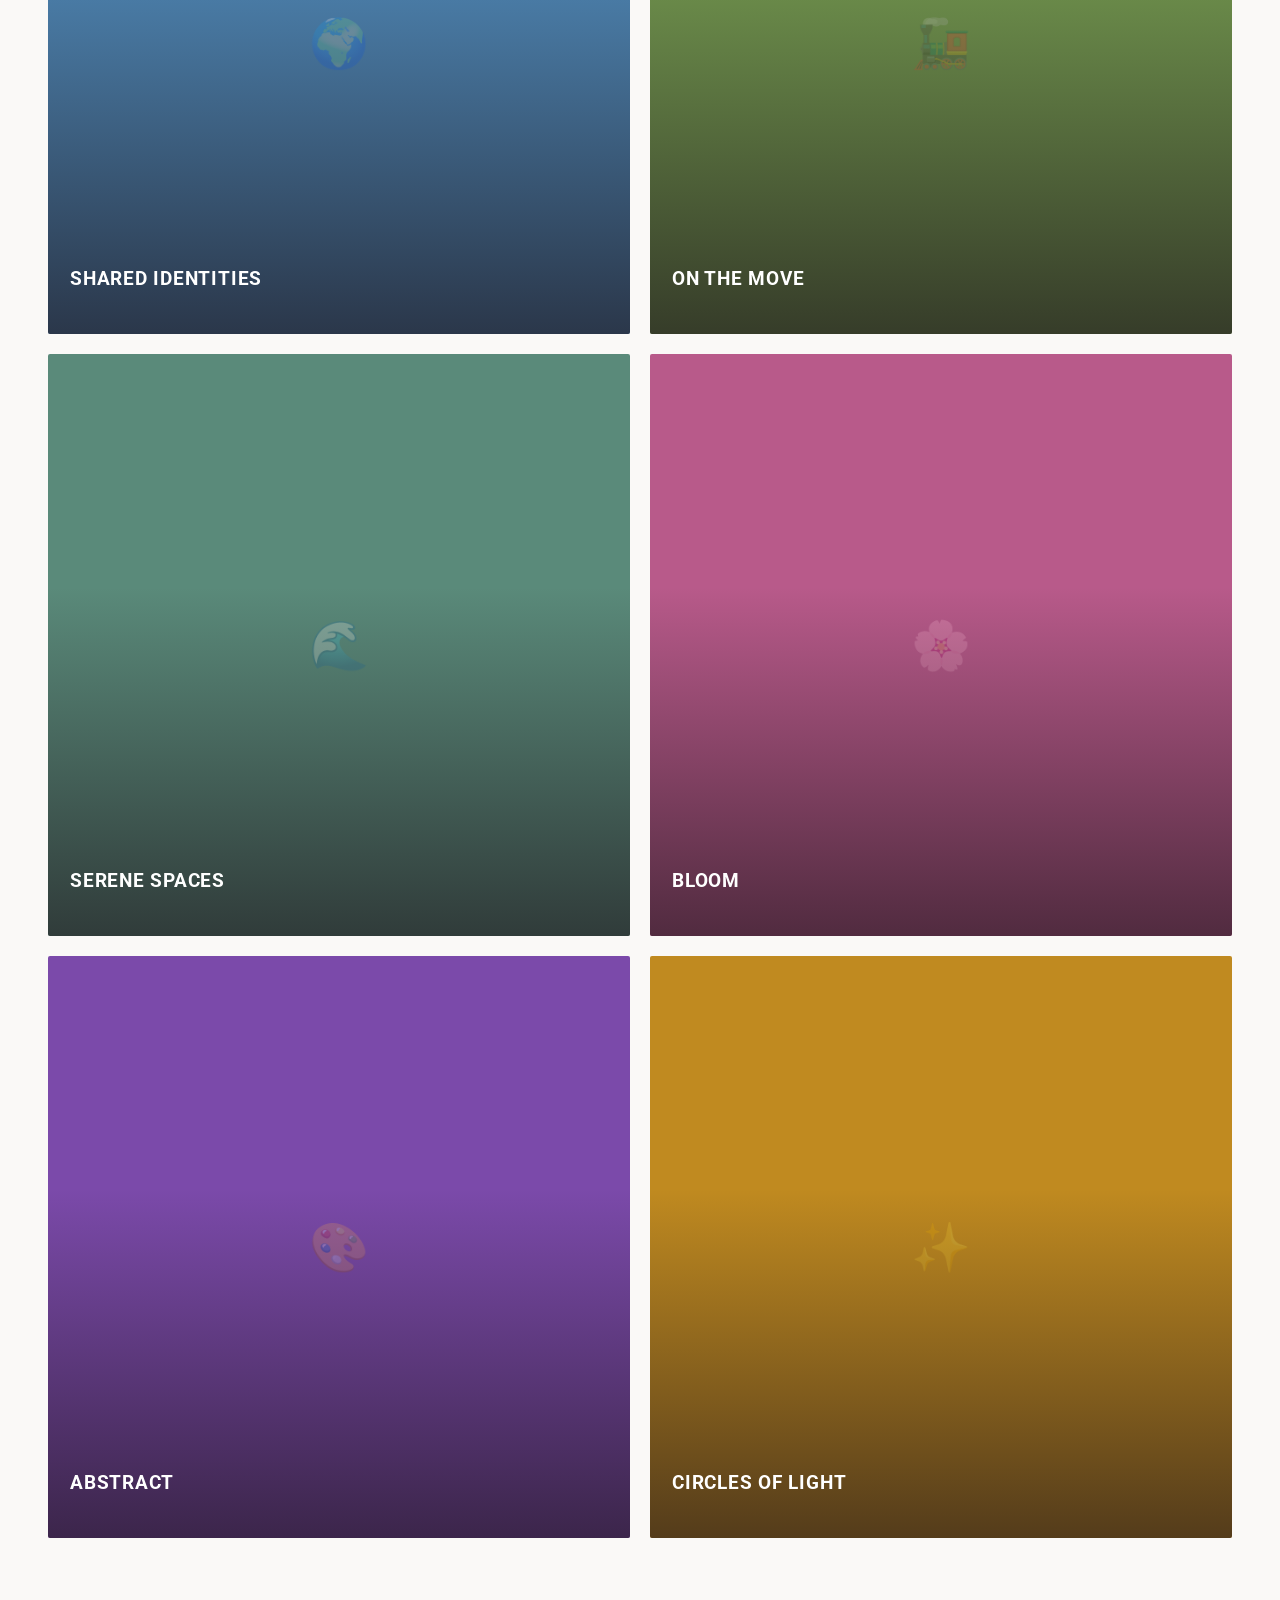
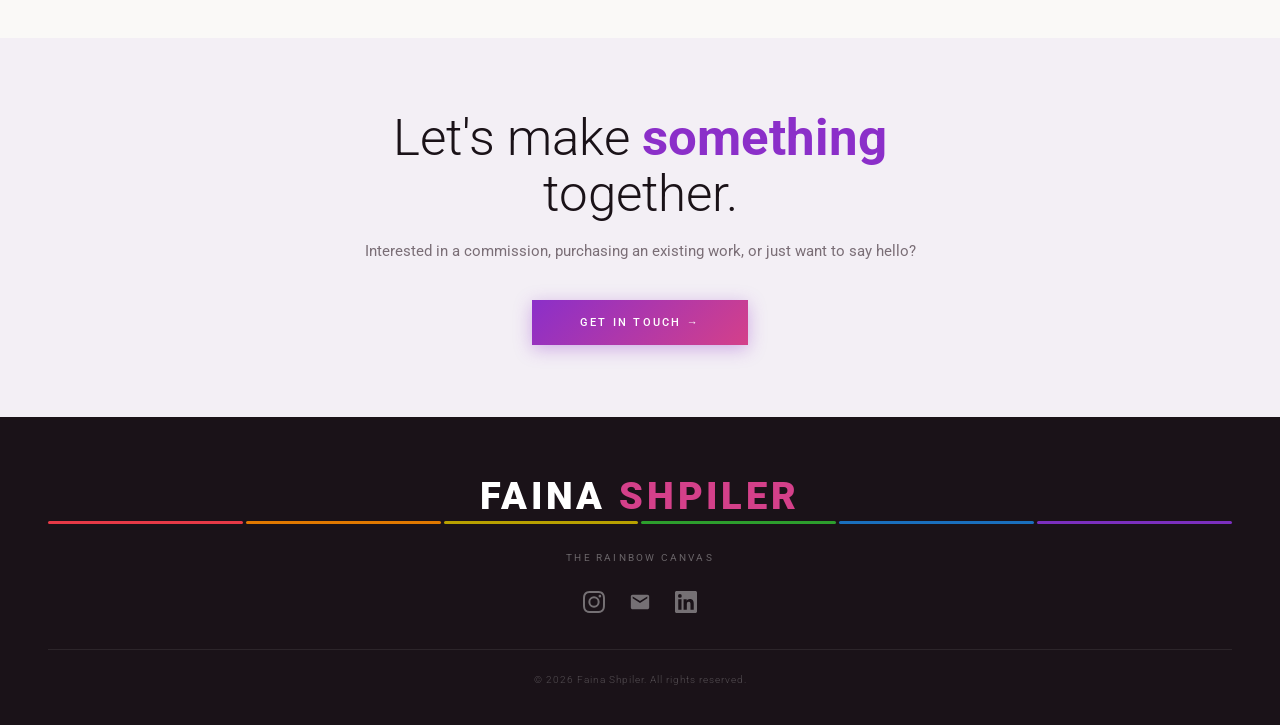
==== commit af01ede7: "more" ====
--- a/index.html
+++ b/index.html
@@ -19,35 +19,19 @@
 #heroVideo {
   position: absolute; inset: 0;
   width: 100%; height: 100%;
-  object-fit: cover; object-position: center;
+  object-fit: cover; object-position: center top;
   display: block;
 }
 .hero-overlay {
   position: absolute; inset: 0; z-index: 2;
   background: linear-gradient(to bottom, transparent 50%, rgba(26,18,24,0.35) 100%);
 }
-.hero-caption {
-  position: absolute; bottom: 52px; left: 48px; z-index: 3;
-  color: white;
-}
-.hero-caption-eyebrow {
-  font-size: 10px; font-weight: 500; letter-spacing: 0.22em;
-  text-transform: uppercase; color: rgba(255,255,255,0.5); margin-bottom: 8px;
-}
-.hero-caption-title {
-  font-size: clamp(14px, 1.8vw, 22px); font-weight: 300; line-height: 1.3;
-  letter-spacing: 0.02em;
-}
-@media (max-width: 800px) {
-  .hero-caption { left: 24px; bottom: 36px; }
-}
-
 /* ── CATEGORIES SECTION ── */
 .categories-section {
-  padding: 80px 48px 100px;
+  padding: 48px 48px 100px;
   background: var(--bg);
 }
-@media (max-width: 800px) { .categories-section { padding: 60px 20px 80px; } }
+@media (max-width: 800px) { .categories-section { padding: 32px 20px 80px; } }
 
 .categories-grid {
   display: grid;
@@ -253,15 +237,10 @@
     <source src="https://raw.githubusercontent.com/fshpiler/art-portfolio/main/images/fainahero.mp4" type="video/mp4">
   </video>
   <div class="hero-overlay"></div>
-  <div class="hero-caption">
-    <div class="hero-caption-eyebrow">The Rainbow Canvas</div>
-    <div class="hero-caption-title">Faina Shpiler</div>
-  </div>
 </section>
 
 <!-- CATEGORIES -->
 <section class="categories-section" id="portfolio">
-  <div class="section-label reveal">Portfolio</div>
   <div class="categories-grid" id="catGrid">
 
     <a class="cat-tile reveal" href="categories/the-fur-and-the-feathers.html"
@@ -346,24 +325,11 @@
        style="--cat-color:#7b4aaa;">
       <img src="https://raw.githubusercontent.com/fshpiler/art-portfolio/main/images/abstract/undoing.jpg"
            alt="Abstract" loading="lazy"
-           onerror="this.style.display='none'" style="object-position: center center; transform: scale(1.18); transform-origin: center center;">
+           onerror="this.style.display='none'" style="object-position: center center; transform: scale(1.45); transform-origin: center center;">
       <div class="cat-tile-placeholder">🎨</div>
       <div class="cat-tile-scrim"></div>
       <div class="cat-tile-label">
         <div class="cat-tile-name">Abstract</div>
-        <span class="cat-tile-arrow">View Series →</span>
-      </div>
-    </a>
-
-    <a class="cat-tile reveal reveal-d1" href="categories/hearts.html"
-       style="--cat-color:#c03060;">
-      <img src="https://raw.githubusercontent.com/fshpiler/art-portfolio/main/images/hearts/rainbow_heart.jpg"
-           alt="Hearts" loading="lazy"
-           onerror="this.style.display='none'" style="object-position: center center;">
-      <div class="cat-tile-placeholder">❤️</div>
-      <div class="cat-tile-scrim"></div>
-      <div class="cat-tile-label">
-        <div class="cat-tile-name">Hearts</div>
         <span class="cat-tile-arrow">View Series →</span>
       </div>
     </a>
